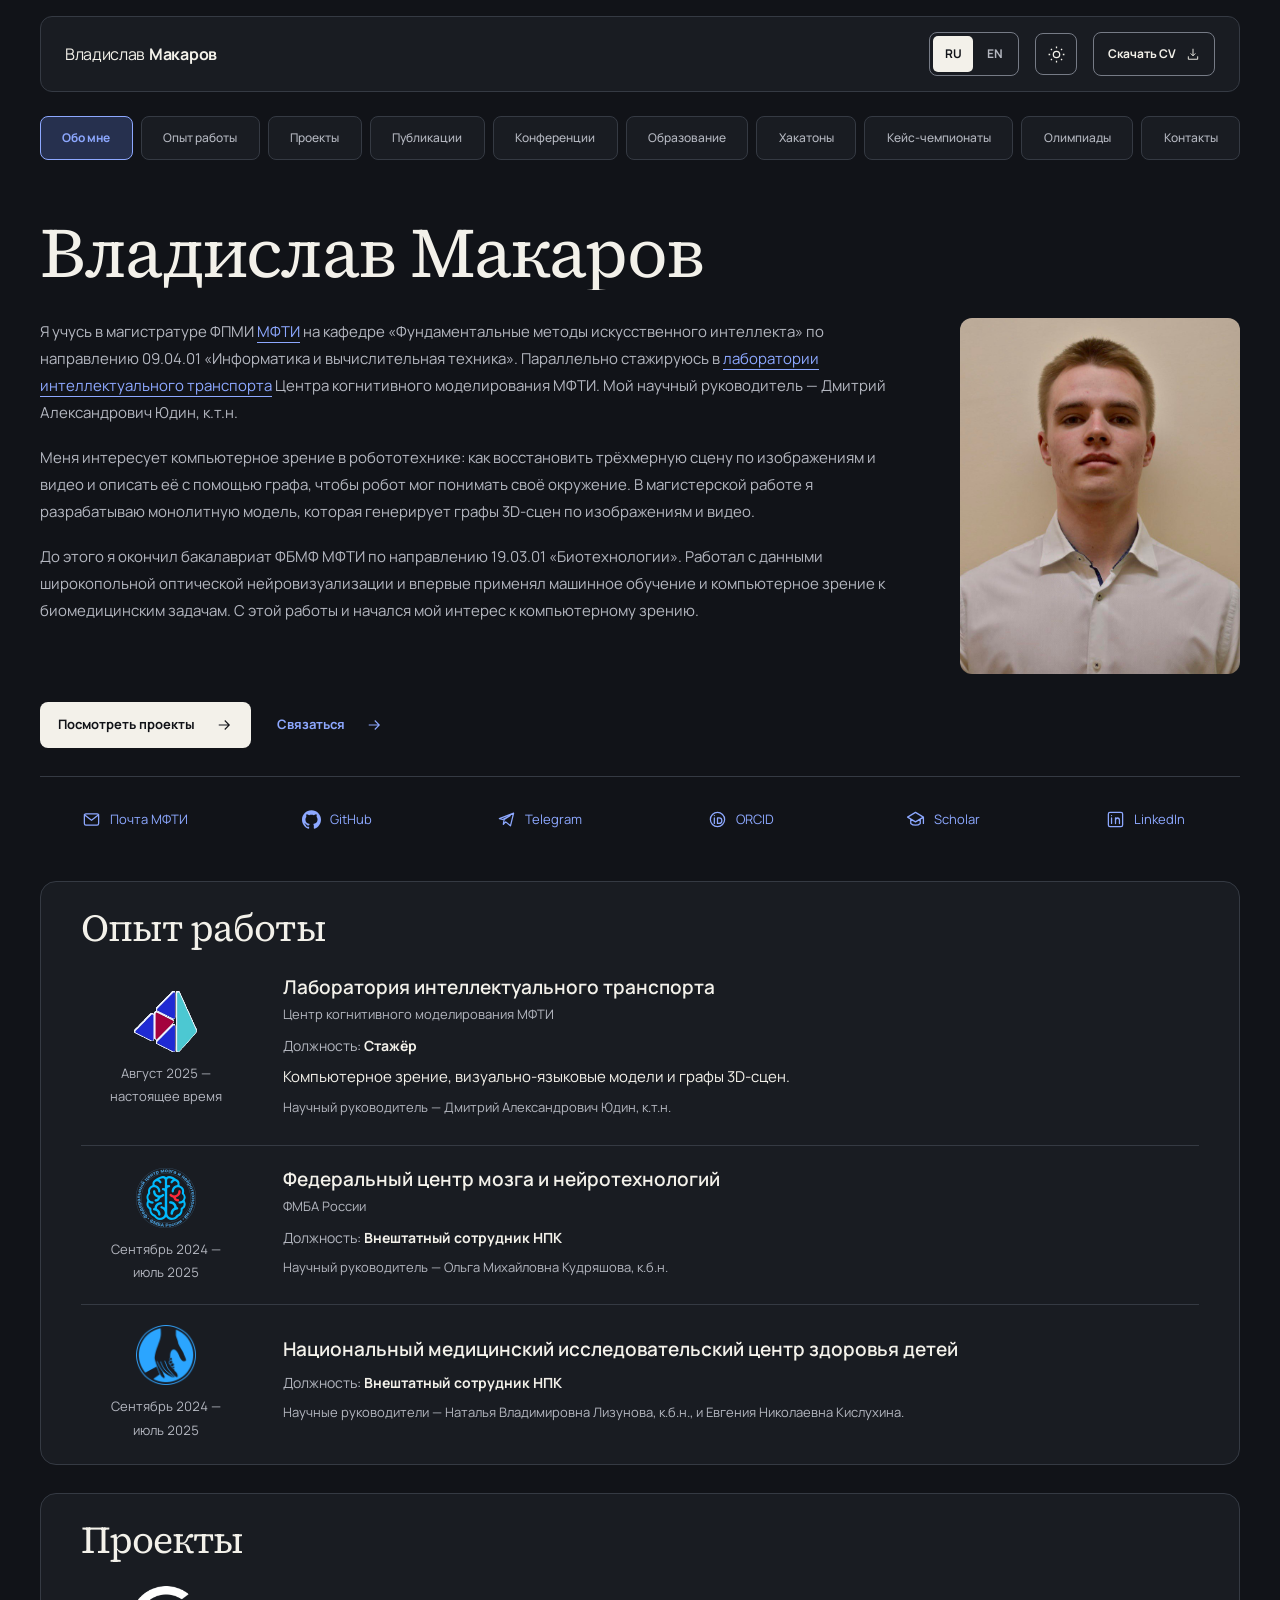
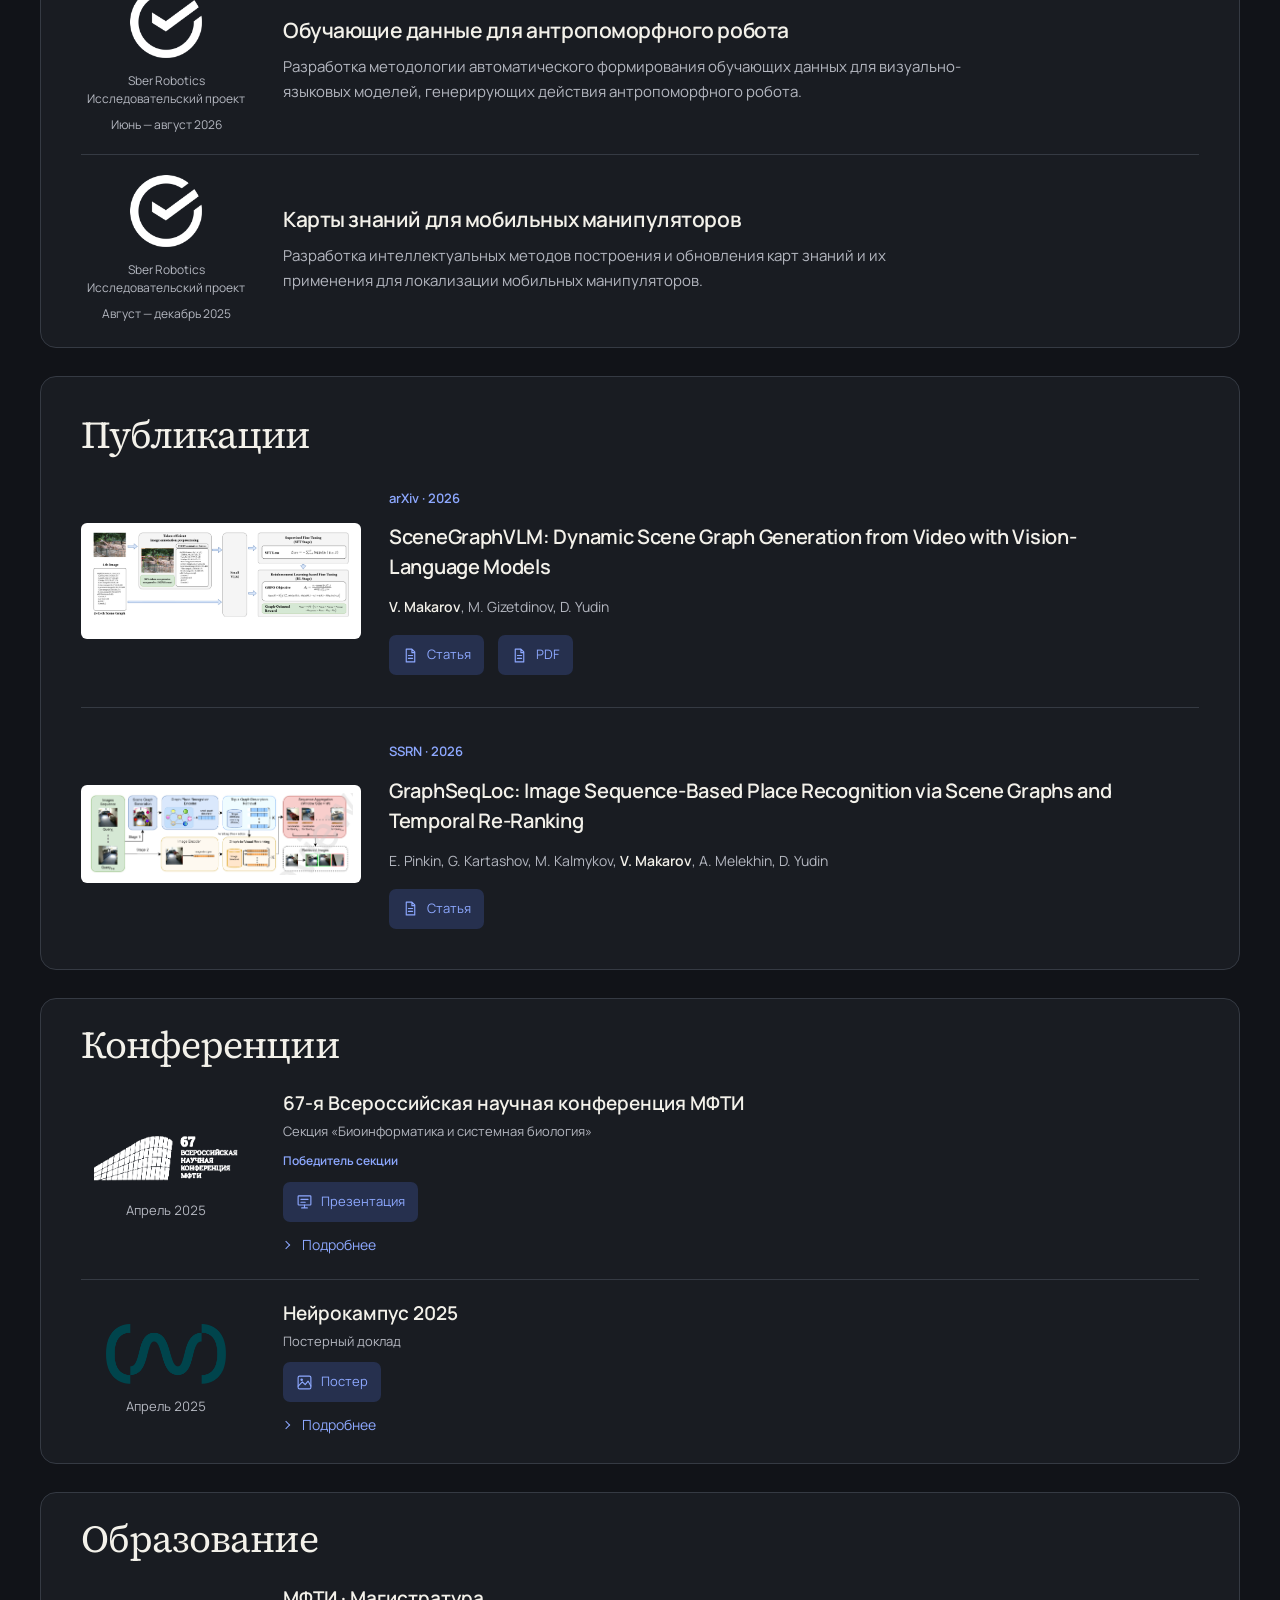
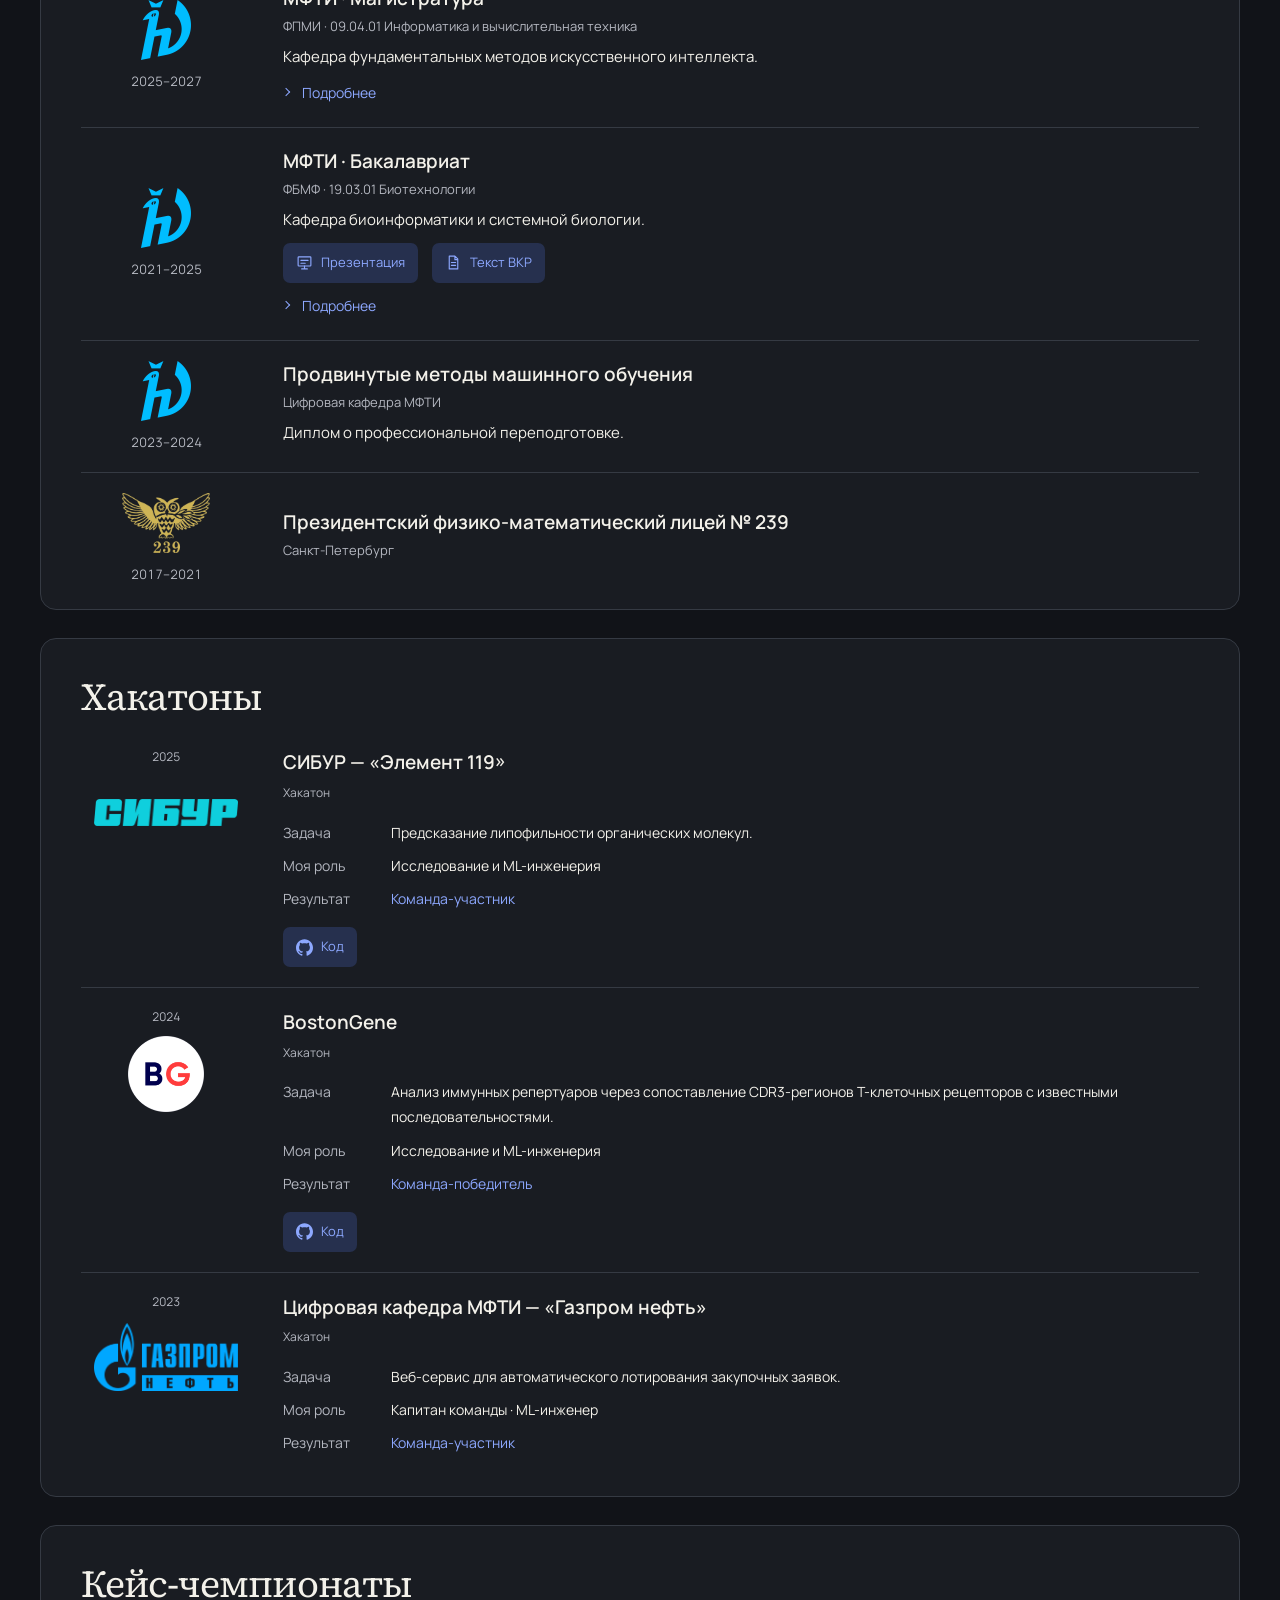
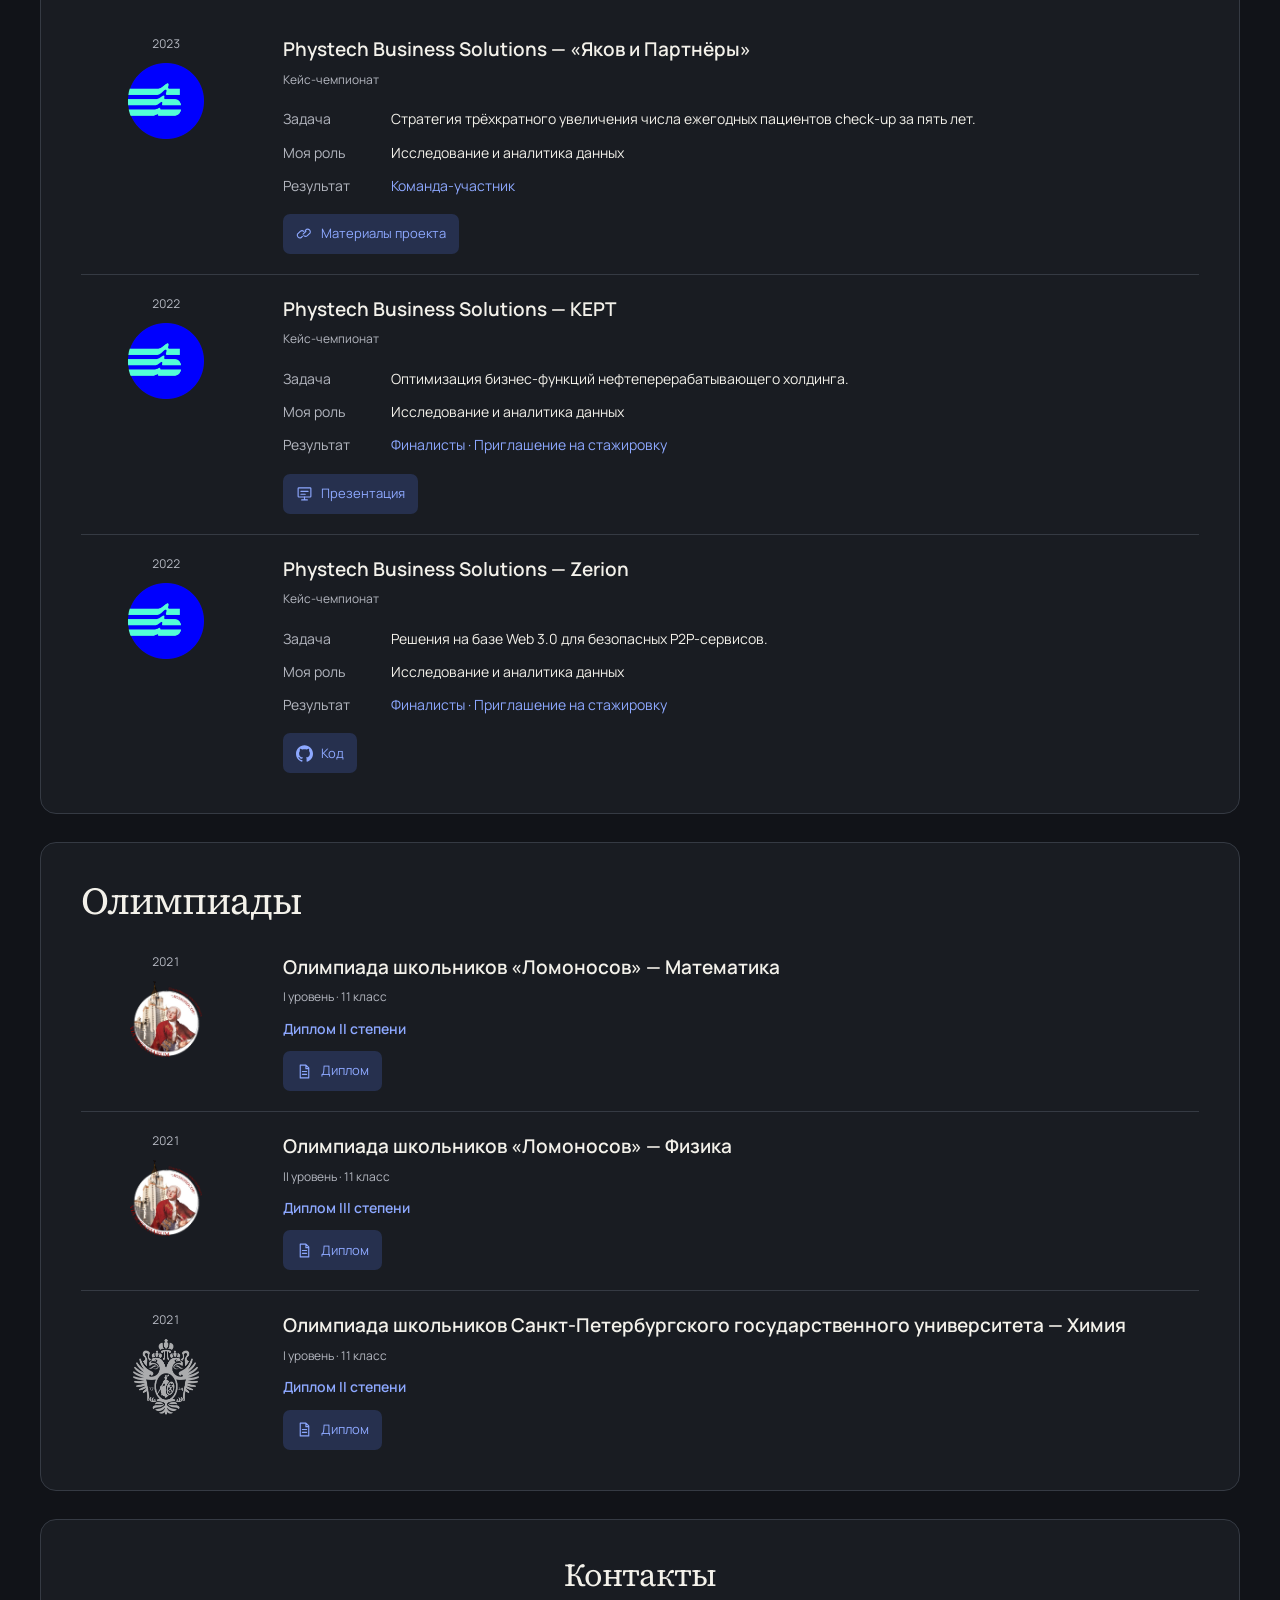
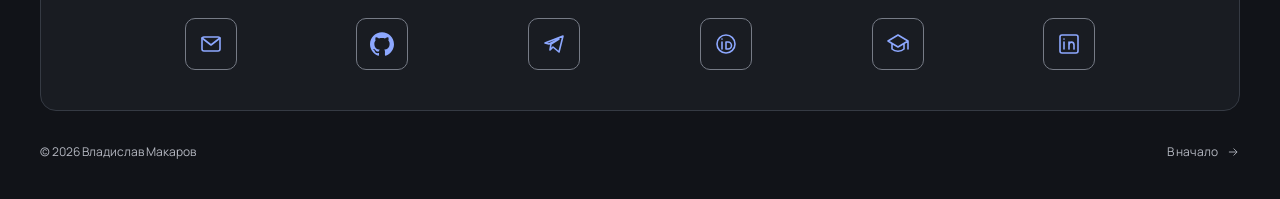
==== index.html @ 301f22c5 "Keep mobile project context words intact" ====
<!doctype html>
<html lang="ru">
<head>
  <meta charset="utf-8">
  <meta name="viewport" content="width=device-width, initial-scale=1">
  <meta name="description" content="Владислав Макаров — магистрант МФТИ. Computer Vision, Vision-Language Models, графы 3D-сцен. Опыт, проекты и резюме.">
  <meta name="color-scheme" content="light dark">
  <title>Makarov Vladislav</title>
  <link rel="icon" href="/sun-tab-20261005.ico?v=4" type="image/x-icon">
  <link rel="shortcut icon" href="/sun-tab-20261005.ico?v=4" type="image/x-icon">
  <link rel="stylesheet" href="assets/fonts/fonts.css">
  <link rel="stylesheet" href="styles.css?v=68651ee74358">
  <script src="content.js?v=fe92967ee3b8" defer></script>
  <script src="app.js?v=2f8e11207104" defer></script>
</head>
<body>
  <a class="skip-link" href="#main">К содержанию / Skip to content</a>
  <div class="reading-progress" aria-hidden="true"><span id="progress"></span></div>
  <header class="site-header">
    <div class="header-inner">
      <a class="wordmark" href="#about" aria-label="В начало / Back to top"><span class="wordmark-first">Владислав </span><strong>Макаров</strong></a>
      <div class="header-controls">
        <div class="language-switch" role="group" aria-label="Язык / Language">
          <button type="button" data-lang="ru" aria-pressed="true">RU</button>
          <button type="button" data-lang="en" aria-pressed="false">EN</button>
        </div>
        <button class="theme-button" type="button" id="theme-toggle" aria-label="Тёмная тема" title="Тёмная тема">
          <svg class="moon" width="19" height="19" viewBox="0 0 24 24" fill="none" stroke="currentColor" stroke-width="1.6" aria-hidden="true"><path d="M20.8 13.1A9 9 0 0 1 10.9 3.2 9 9 0 1 0 20.8 13.1Z"/></svg>
          <svg class="sun" width="19" height="19" viewBox="0 0 24 24" fill="none" stroke="currentColor" stroke-width="1.6" aria-hidden="true"><circle cx="12" cy="12" r="4"/><path d="M12 2v2m0 16v2M2 12h2m16 0h2M4.9 4.9l1.4 1.4m11.4 11.4 1.4 1.4M4.9 19.1l1.4-1.4M17.7 6.3l1.4-1.4"/></svg>
        </button>
        <a class="header-cv" id="header-cv" href="main_rus.pdf?v=28dd6ec97695" download><span id="header-cv-label">Скачать CV</span> <svg width="14" height="14" viewBox="0 0 24 24" fill="none" stroke="currentColor" stroke-width="1.6" aria-hidden="true"><path d="M12 3v12m-4-4 4 4 4-4M4 16v5h16v-5"/></svg></a>
      </div>
    </div>
  </header>
  <div class="page-layout">
    <aside class="sidebar"><nav id="navigation" aria-label="Разделы страницы"></nav><div class="sidebar-note" id="sidebar-note"></div></aside>
    <main id="main" tabindex="-1"></main>
  </div>
  <noscript><p class="no-js">Для интерактивной страницы включите JavaScript. / Enable JavaScript to view the interactive page. <a href="main_rus.pdf?v=28dd6ec97695">CV (RU)</a> · <a href="main_eng.pdf?v=310f836c3753">CV (EN)</a></p></noscript>
</body>
</html>
---- assets/fonts/fonts.css ----
@font-face {
  font-family: 'Manrope';
  font-style: normal;
  font-weight: 400;
  font-display: swap;
  src: url(./font-1.ttf) format('truetype');
}
@font-face {
  font-family: 'Manrope';
  font-style: normal;
  font-weight: 500;
  font-display: swap;
  src: url(./font-2.ttf) format('truetype');
}
@font-face {
  font-family: 'Manrope';
  font-style: normal;
  font-weight: 600;
  font-display: swap;
  src: url(./font-3.ttf) format('truetype');
}
@font-face {
  font-family: 'Manrope';
  font-style: normal;
  font-weight: 700;
  font-display: swap;
  src: url(./font-4.ttf) format('truetype');
}
@font-face {
  font-family: 'Source Serif 4';
  font-style: normal;
  font-weight: 400;
  font-display: swap;
  src: url(./font-5.ttf) format('truetype');
}
@font-face {
  font-family: 'Source Serif 4';
  font-style: normal;
  font-weight: 500;
  font-display: swap;
  src: url(./font-6.ttf) format('truetype');
}
@font-face {
  font-family: 'Source Serif 4';
  font-style: normal;
  font-weight: 600;
  font-display: swap;
  src: url(./font-7.ttf) format('truetype');
}
---- styles.css ----
:root {
  --paper:#f6f4ee;--panel:#fcfbf8;--ink:#17181c;--muted:#5e626b;--accent:#2455d6;
  --accent-soft:#e4eafc;--line:#d8d4ca;--control:#8b8982;
  --serif:'Source Serif 4',Georgia,serif;--sans:Manrope,'Avenir Next',Arial,sans-serif;
  --header:156px;color-scheme:light;
}
:root[data-theme=dark] {
  --paper:#111318;--panel:#191c22;--ink:#f3f1ea;--muted:#b4b7c0;--accent:#8da8ff;
  --accent-soft:#26304e;--line:#353a43;--control:#767b86;color-scheme:dark;
}
*{box-sizing:border-box}
html{scroll-behavior:smooth;scrollbar-color:var(--control) var(--paper)}
body{margin:0;background:var(--paper);color:var(--ink);font:16px/1.8 var(--sans);-webkit-font-smoothing:antialiased;caret-color:var(--accent)}
::selection{background:var(--accent);color:var(--paper)}
a{color:var(--accent);text-underline-offset:5px;text-decoration-thickness:1px}
a:hover{text-decoration:underline}
button{font:inherit;color:inherit;cursor:pointer}
a,button,summary{-webkit-tap-highlight-color:transparent}
a:focus-visible,button:focus-visible,summary:focus-visible{outline:2px solid var(--accent);outline-offset:4px}
svg{flex-shrink:0}
.skip-link{position:fixed;z-index:100;top:8px;left:12px;background:var(--paper);padding:8px 16px;transform:translateY(-180%)}.skip-link:focus{transform:translateY(0)}
.reading-progress{position:fixed;inset:0 0 auto;height:2px;z-index:40}.reading-progress span{display:block;width:0;height:100%;background:var(--accent)}
.site-header{position:sticky;top:16px;z-index:30;width:min(1200px,calc(100% - 64px));margin:16px auto 0;background:var(--panel);border:1px solid var(--line);border-radius:12px}
.header-inner{min-height:76px;padding:12px 24px;display:flex;align-items:center;justify-content:space-between;gap:20px}
.wordmark{font-size:16px;letter-spacing:-.02em;text-decoration:none;color:var(--ink);white-space:nowrap}.wordmark strong{font-weight:700}.wordmark-dot{color:var(--accent)}
.header-controls{display:flex;align-items:center;gap:16px}
.language-switch{display:flex;gap:2px;border:1px solid var(--control);border-radius:8px;padding:3px}
.language-switch button{border:0;border-radius:5px;background:none;min-height:36px;min-width:40px;padding:5px 9px;font-size:12px;font-weight:700;color:var(--muted)}
.language-switch button:hover{background:var(--accent-soft)}.language-switch button[aria-pressed=true]{background:var(--ink);color:var(--paper)}
.theme-button{display:grid;place-items:center;width:42px;height:42px;border:1px solid var(--control);border-radius:8px;background:none;padding:8px}.theme-button:hover{background:var(--accent-soft)}
.sun{display:none}[data-theme=dark] .sun{display:block}[data-theme=dark] .moon{display:none}
.header-cv{display:flex;align-items:center;gap:10px;padding:10px 14px;border:1px solid var(--control);border-radius:8px;font-size:12px;font-weight:700;text-decoration:none;white-space:nowrap;color:var(--ink)}.header-cv:hover{background:var(--accent-soft);text-decoration:none}
.page-layout{max-width:1200px;margin:auto;padding:0 0 0;display:block}
.sidebar{position:sticky;top:109px;z-index:20;background:var(--paper);padding:0 0 0;border-bottom:1px solid var(--line);margin-bottom:64px}
.sidebar nav{display:flex;gap:28px;overflow:auto;scrollbar-width:none}.sidebar nav::-webkit-scrollbar{display:none}
.sidebar nav a{padding:16px 0 14px;font-size:12px;line-height:1.55;font-weight:600;white-space:nowrap;color:var(--muted);text-decoration:none;border-bottom:2px solid transparent}
.sidebar nav a:hover{color:var(--ink)}.sidebar nav a[aria-current=location]{color:var(--accent);border-color:var(--accent)}.sidebar-note{display:none}
main{min-width:0;outline:none;overflow-anchor:none}
.intro{display:grid;grid-template-columns:minmax(0,1fr) 300px;gap:36px 76px;align-items:center;scroll-margin-top:calc(var(--header) + 24px)}
.intro h1{font:400 clamp(60px,6vw,88px)/1.05 var(--serif);letter-spacing:-.035em;margin:0 0 25px;text-wrap:balance}.intro h1 span{display:block}
.role{font-size:15px;line-height:1.8;color:var(--accent);margin:0 0 24px}
.intro-description{font-size:18px;line-height:1.75;max-width:54ch;margin:0;color:var(--muted)}
.portrait{margin:0;align-self:center}.portrait img{display:block;width:100%;height:370px;object-fit:cover;object-position:50% 35%;border-radius:12px}
.intro-actions{display:flex;gap:26px;align-items:center;flex-wrap:wrap;margin-top:32px}
.primary-link,.text-link{display:inline-flex;gap:20px;align-items:center;font-size:13px;font-weight:700;text-decoration:none;min-height:46px}
.primary-link{background:var(--ink);color:var(--paper);padding:11px 18px;border-radius:8px}.primary-link:hover{background:var(--accent);text-decoration:none}.text-link:hover{text-decoration:underline}.primary-link svg,.text-link svg{width:18px;height:18px}
.intro-social{grid-column:1/-1;border-top:1px solid var(--line);padding:24px 0 0;margin-top:8px}
.social-links{display:flex;flex-wrap:wrap;gap:12px 28px;font-size:13px}.social-links a{display:inline-flex;gap:8px;align-items:center;text-decoration:none}.social-links a:hover{text-decoration:underline}.social-links svg{width:14px;height:14px}
.content-section{border-top:1px solid var(--line);padding-top:36px;margin-top:76px;scroll-margin-top:calc(var(--header) + 24px)}
h2{font:400 clamp(34px,3.4vw,46px)/1.2 var(--serif);letter-spacing:-.025em;margin:0 0 32px;text-wrap:balance}
h3{font-size:19px;font-weight:600;line-height:1.5;margin:0 0 10px;text-wrap:pretty}p{margin:0 0 18px}
.about-copy{max-width:78ch}.about-copy p{font-size:16px;line-height:1.85;color:var(--muted)}.about-copy p:last-child{margin-bottom:0}
.inline-topics{display:flex;flex-wrap:wrap;gap:10px 20px;margin-top:28px;color:var(--accent);font-size:12px}.inline-topics span{padding:3px 0;border-bottom:1px solid var(--line)}
.research-project{display:grid;grid-template-columns:220px minmax(0,1fr);column-gap:44px;padding:30px 0;border-top:1px solid var(--line)}.research-project:first-child{border-top:0;padding-top:0}.research-project:last-child{padding-bottom:0}
.project-context{grid-row:1/3;font-size:13px;line-height:1.8;color:var(--muted)}.project-context span{display:block}.project-context span+span{margin-top:12px}
.research-project h3{font:400 29px/1.3 var(--serif);letter-spacing:-.02em;margin:0 0 16px}.research-project p{font-size:15px;color:var(--muted);margin:0;max-width:64ch}
.entry{display:grid;grid-template-columns:220px minmax(0,1fr);gap:44px;padding-bottom:30px;margin-bottom:30px;border-bottom:1px solid var(--line)}.entry:last-child{border:0;padding:0;margin:0}
.entry-time{font-size:13px;line-height:1.8;color:var(--muted);font-variant-numeric:tabular-nums;padding-top:3px}.entry-time span{display:block}.entry h3{font-size:19px}.entry p{font-size:15px;line-height:1.8;margin:10px 0}
.entry p.entry-meta{font-size:13px;color:var(--muted);margin:5px 0 12px}.entry .entry-position{font-size:14px;margin:12px 0 16px}.entry-position span{color:var(--muted)}.entry .entry-supervisors{font-size:13px;color:var(--muted);margin-top:14px}
.entry-title-link{color:var(--ink);text-decoration:none}.entry-title-link:hover{color:var(--accent)}
.publication{display:grid;grid-template-columns:280px minmax(0,1fr);gap:40px;align-items:start;padding:0 0 36px;margin:0 0 36px;border-bottom:1px solid var(--line)}
.publication h3{font:400 28px/1.35 var(--serif);letter-spacing:-.015em;margin-bottom:12px;max-width:63ch}.publication-meta{font-size:12px;color:var(--accent);margin-bottom:12px}.authors{font-size:13px;color:var(--muted);margin:0 0 12px}.authors strong{color:var(--ink);font-weight:600}
.paper-visual{margin:0;background:var(--panel);border-radius:12px;overflow:hidden;color:var(--accent)}.paper-visual svg{display:block;width:100%;height:auto}.paper-visual figcaption{font-size:11px;color:var(--muted);padding:0 16px 14px;text-align:center}
.diagram-nodes circle{fill:var(--accent-soft);stroke:var(--accent);stroke-width:1.5}.diagram-labels{fill:var(--ink);font:600 14px var(--sans);text-anchor:middle}.diagram-small{fill:var(--muted);font:12px var(--sans);text-anchor:middle}.diagram-edges{stroke-dasharray:4 4}
.publication:hover .diagram-edges,.publication:focus-within .diagram-edges{animation:graph-flow 3s linear infinite}@keyframes graph-flow{to{stroke-dashoffset:-32}}
.resource-links{display:flex;flex-wrap:wrap;gap:10px 14px;font-size:12px;margin-top:16px}.resource-links a{display:inline-flex;gap:12px;align-items:center;text-decoration:none;border:1px solid var(--control);border-radius:6px;padding:5px 12px;min-height:36px;color:var(--ink)}.resource-links a:hover{background:var(--accent-soft);border-color:var(--accent)}.resource-links svg{width:14px;height:14px}
.subheading{font:400 30px/1.3 var(--serif);letter-spacing:-.02em;margin:48px 0 30px}.result{display:block;color:var(--accent);font-size:12px;font-weight:600;margin-top:10px}
details{font-size:14px;margin-top:16px}summary{display:flex;align-items:center;gap:10px;list-style:none;width:fit-content;cursor:pointer;color:var(--accent);padding:5px 0}summary::-webkit-details-marker{display:none}
summary:before{content:'';height:5px;width:5px;border-right:1px solid currentColor;border-bottom:1px solid currentColor;transform:rotate(-45deg);margin-right:3px;transition:transform .2s ease}details[open]>summary:before{transform:rotate(45deg)}
.detail-body{padding-top:12px;color:var(--muted);max-width:70ch}.detail-body p{font-size:14px}.detail-body ul{margin:0;padding-left:18px}.detail-body li+li{margin-top:16px}
.compact-list{list-style:none;padding:0;margin:0}.compact-list li{display:grid;grid-template-columns:76px minmax(0,1fr);gap:28px;border-bottom:1px solid var(--line);padding:26px 0}.compact-list li:first-child{padding-top:0}.compact-list li:last-child{border:0;padding-bottom:0}
.compact-list time{font-size:13px;color:var(--muted);font-variant-numeric:tabular-nums}.compact-list h3{font-size:18px}.compact-list p{font-size:14px;color:var(--muted);margin:0;max-width:70ch}.more-list{margin-top:32px}
.skills{display:grid;grid-template-columns:220px minmax(0,1fr);gap:18px 44px;font-size:14px;margin:0}.skills dt{font-weight:600}.skills dd{margin:0;color:var(--muted)}
.reference-list{display:grid;grid-template-columns:1fr 1fr;gap:24px 32px;margin-top:8px}.reference-list strong{font-weight:600;color:var(--ink)}.reference-list p{font-size:13px;margin:5px 0 0}
.contact-section{background:var(--panel);border:1px solid var(--line);border-radius:12px;margin-top:76px;padding:36px 40px 40px}.contact-section h2{margin-bottom:16px}.contact-section>p{font-size:15px;color:var(--muted);max-width:60ch}
.email-list{display:grid;grid-template-columns:1fr 1fr;gap:24px;margin:30px 0}.email-list>div{display:grid;gap:6px}.email-list span{font-size:12px;color:var(--muted)}.email-list a{font:400 clamp(22px,2.4vw,29px)/1.3 var(--serif);letter-spacing:-.02em;text-decoration:none;overflow-wrap:anywhere}.email-list a:hover{text-decoration:underline}
.footer{display:flex;align-items:center;justify-content:space-between;gap:20px;padding:30px 0 36px;font-size:12px;color:var(--muted)}.footer a{display:inline-flex;gap:8px;align-items:center;color:var(--muted);text-decoration:none}.footer svg{width:14px;height:14px}
.reveal-pending{opacity:0;transform:translateY(var(--reveal-offset,32px))}.reveal-visible{animation:section-enter .9s cubic-bezier(.16,1,.3,1) var(--reveal-delay,0ms) both}@keyframes section-enter{from{opacity:0;transform:translateY(var(--reveal-offset,32px));clip-path:inset(0 0 4% 0)}to{opacity:1;transform:translateY(0);clip-path:inset(0)}}
.no-js{max-width:700px;margin:50px auto;padding:20px}
@media(max-width:1264px){.page-layout{margin:0 32px}.intro{gap:36px 52px}.intro h1{font-size:76px}.sidebar nav{gap:24px}}
@media(max-width:1000px){.intro{grid-template-columns:minmax(0,1fr) 250px;gap:32px}.portrait img{height:310px}.intro h1{font-size:66px}.intro-description{font-size:16px}.entry,.research-project,.skills{grid-template-columns:180px minmax(0,1fr);gap:30px}.publication{grid-template-columns:230px minmax(0,1fr);gap:30px}.publication h3{font-size:25px}.sidebar nav{gap:22px}}
@media(max-width:760px){:root{--header:140px}.site-header{top:10px;width:calc(100% - 40px);margin-top:10px}.header-inner{min-height:66px;padding:10px 16px;gap:12px}.wordmark{font-size:14px}.header-controls{gap:8px}.header-cv{font-size:11px;padding:8px 10px;gap:7px}.language-switch button{font-size:11px;min-width:32px}.theme-button{height:38px;width:38px}.page-layout{margin:0 24px}.sidebar{top:91px;margin-bottom:42px}.sidebar nav{gap:24px}.sidebar nav a{font-size:11px;padding:14px 0}.intro{grid-template-columns:minmax(0,1fr) 210px;gap:28px}.intro h1{font-size:56px}.portrait img{height:260px}.role{font-size:13px}.intro-description{font-size:16px}.content-section{margin-top:56px;padding-top:30px}h2{font-size:36px}.entry,.research-project,.skills{grid-template-columns:145px minmax(0,1fr);gap:24px}.publication{grid-template-columns:200px minmax(0,1fr);gap:26px}.publication h3{font-size:23px}.email-list{grid-template-columns:1fr}.contact-section{padding:30px}}
@media(max-width:580px){.site-header{width:calc(100% - 24px)}.header-inner{padding:8px 12px}.wordmark{font-size:12px}.header-controls{gap:6px}.language-switch{padding:2px}.language-switch button{font-size:11px;min-width:28px;padding:4px;min-height:34px}.theme-button{width:34px;height:38px;padding:6px}.header-cv{padding:8px;font-size:11px;gap:6px}.header-cv svg{width:12px}.page-layout{margin:0 20px}.sidebar{top:87px;margin-bottom:34px}.sidebar nav{gap:22px}.intro{grid-template-columns:minmax(0,1fr) 136px;gap:24px 18px;align-items:start}.intro-copy{display:contents}.intro h1{grid-column:1/-1;font-size:clamp(45px,11.5vw,66px);margin:0 0 6px}.role{grid-column:1;grid-row:2;font-size:12px;line-height:1.85;margin:4px 0 0}.portrait{grid-column:2;grid-row:2;align-self:start}.portrait img{height:168px;border-radius:8px}.intro-description{grid-column:1/-1;font-size:15px;max-width:none}.intro-actions{grid-column:1/-1;margin-top:0;gap:22px}.primary-link,.text-link{font-size:12px;gap:14px}.intro-social{margin-top:0;padding-top:20px}.social-links{font-size:12px;gap:12px 22px}.about-copy p{font-size:15px;line-height:1.85}.inline-topics{font-size:11px;gap:9px 16px}h2{font-size:33px}.entry{display:block;padding-bottom:26px;margin-bottom:26px}.entry-time{display:flex;flex-wrap:wrap;gap:5px;margin-bottom:12px;font-size:12px}.entry h3{font-size:17px}.entry p{font-size:14px}.research-project{display:block;padding:26px 0}.project-context{display:flex;flex-wrap:wrap;gap:6px 18px;margin-bottom:12px;font-size:12px}.project-context span+span{margin-top:0}.research-project h3{font-size:26px}.research-project p{font-size:14px}.publication{display:block}.paper-visual{margin-bottom:22px;max-width:320px}.paper-visual svg{max-height:200px}.publication h3{font-size:24px}.resource-links{font-size:11px;gap:9px 12px}.compact-list li{grid-template-columns:38px minmax(0,1fr);gap:16px}.compact-list h3{font-size:17px}.skills{grid-template-columns:1fr;gap:4px}.skills dd{margin-bottom:16px}.reference-list{grid-template-columns:1fr}.contact-section{padding:28px 22px}.email-list a{font-size:25px}.footer{font-size:11px}}
@media(max-width:360px){.wordmark-first{display:none}.wordmark{font-size:11px}.header-inner{padding:8px}.header-controls{gap:4px}.header-cv{padding:8px 5px}.language-switch button{min-width:26px}.theme-button{width:30px}.intro{grid-template-columns:minmax(0,1fr) 122px}.portrait img{height:152px}.intro h1{font-size:42px}.intro-actions{gap:16px}.primary-link{padding:11px 14px}.email-list a{font-size:22px}}
@media(prefers-reduced-motion:reduce){html{scroll-behavior:auto}*,*:before,*:after{animation:none!important;transition:none!important}.reveal-pending{opacity:1;transform:none}}
@media print{:root,:root[data-theme=dark]{--paper:#ffffff;--panel:#ffffff;--ink:#17181c;--muted:#454952;--accent:#2455d6;--accent-soft:#e4eafc;--line:#d8d4ca;--control:#626670;color-scheme:light}.site-header,.sidebar,.reading-progress,.intro-actions,.skip-link{display:none}.page-layout{display:block;padding:0;margin:0;max-width:none}body{background:white;color:black;font-size:11pt}.intro{grid-template-columns:1fr 130px}.portrait img{height:160px}.content-section{margin-top:24px;padding-top:16px}h2{font-size:24pt}.contact-section{background:none;padding:0;border:0}a{color:inherit}.reveal-pending,.reveal-visible{opacity:1;transform:none;animation:none}.paper-visual{background:white;color:black}.publication{grid-template-columns:160px 1fr}.publication-copy{break-inside:avoid}}
/* Author-requested thematic panels and compact identity. */
.sidebar{background:var(--panel);border:1px solid var(--line);border-radius:12px;margin:24px 0 36px;padding:0 22px;top:109px}
.sidebar nav{justify-content:space-between;gap:20px}
.intro{grid-template-columns:minmax(0,1fr) 280px;gap:32px 56px;padding:20px 0 12px}
.intro-copy{display:contents}
.intro h1{grid-column:1/-1;white-space:nowrap;font-size:clamp(36px,5.5vw,76px);margin:0;letter-spacing:-.025em;text-wrap:nowrap}
.intro-description{grid-column:1;grid-row:2;align-self:center;max-width:58ch;font-size:19px}
.intro-actions{grid-column:1;grid-row:3;align-self:start;margin:0}
.portrait{grid-column:2;grid-row:2/4}.portrait img{height:338px}
.intro-social{padding-top:22px;margin-top:8px}
.content-section{padding:36px 40px 40px;margin-top:28px;border:1px solid var(--line);border-radius:16px;background:var(--panel)}
.content-section h2{font-size:38px;margin-bottom:28px}
.about-copy{max-width:none}.about-copy p{font-size:16px;line-height:1.85}
.resource-icon{width:19px;height:19px}.social-links a{gap:9px;min-height:42px}.social-links svg{width:19px;height:19px}
.resource-links a{background:var(--accent-soft);color:var(--accent);border:0;min-height:40px;font-size:13px;gap:8px;padding:7px 13px;border-radius:7px}.resource-links a:hover{background:var(--accent);color:var(--paper)}.resource-links svg{width:17px;height:17px}
.org-heading{display:flex;gap:20px;align-items:center;margin-bottom:18px}.org-heading h3{margin-bottom:5px}.org-heading .entry-meta{margin:0}
.org-logo{width:72px;height:64px;flex:0 0 72px;display:flex;align-items:center;justify-content:center;padding:7px;background:#fff;border-radius:8px}
.org-logo img{display:block;max-width:100%;max-height:100%;object-fit:contain}.project-context .org-logo{margin-bottom:18px;width:88px}
.research-project,.entry{grid-template-columns:170px minmax(0,1fr);gap:32px}.research-project h3{font:600 21px/1.5 var(--sans)}
.publication{display:flex;flex-direction:column;gap:24px;margin-bottom:32px;padding-bottom:32px}.publication:last-child{margin-bottom:0;padding-bottom:0;border-bottom:0}
.publication-copy{order:-1;width:100%}.publication h3{font:600 23px/1.45 var(--sans);max-width:none}.publication-meta{font-size:13px;font-weight:600}.authors{font-size:14px}
.paper-visual{width:100%;background:#fff;border-radius:8px;max-width:none}.paper-visual img{display:block;width:100%;height:auto;max-height:380px;object-fit:contain;padding:16px}.paper-visual figcaption{font-size:11px;color:#5e626b;padding-bottom:12px}
.competition{display:grid;grid-template-columns:88px 1fr;gap:28px;padding:28px 0;border-bottom:1px solid var(--line)}.competition:first-child{padding-top:0}.competition:last-child{padding-bottom:0;border:0}.competition time{color:var(--accent);font-size:16px;font-weight:600;font-variant-numeric:tabular-nums}.competition-kind{font-size:12px;color:var(--muted);margin:0 0 16px}.competition h3{margin-bottom:5px}.competition dl{margin:0;display:grid;gap:8px}.competition dl>div{display:grid;grid-template-columns:92px 1fr;gap:16px;font-size:14px}.competition dt{color:var(--muted)}.competition dd{margin:0}.competition dl>div:last-child dd{color:var(--accent)}
.contact-section{display:flex;align-items:center;justify-content:space-between;gap:28px}.contact-section h2{margin:0;font-size:32px}.contact-icons{gap:12px}.contact-icons a{width:52px;height:52px;justify-content:center;border:1px solid var(--control);border-radius:10px}.contact-icons a:hover{color:var(--paper);background:var(--accent);text-decoration:none}.contact-icons svg{width:24px;height:24px}.contact-icons span{position:absolute;width:1px;height:1px;overflow:hidden;clip-path:inset(50%)}
@media(max-width:1000px){.intro h1{font-size:clamp(30px,5.5vw,60px)}.intro{grid-template-columns:1fr 240px;gap:28px}.portrait img{height:294px}.content-section{padding:30px}.sidebar nav{gap:22px;justify-content:start}.intro-description{font-size:17px}}
@media(max-width:760px){.sidebar{top:91px;padding:0 16px;margin-top:18px}.intro{grid-template-columns:1fr 180px;gap:24px}.intro h1{font-size:clamp(24px,5.65vw,46px)}.portrait img{height:230px}.content-section{padding:28px 24px}.content-section h2{font-size:32px}.entry,.research-project{grid-template-columns:125px 1fr;gap:24px}.contact-section{display:block}.contact-section h2{margin-bottom:22px}.contact-icons{gap:12px}}
@media(max-width:580px){.sidebar{top:87px;margin-bottom:24px}.intro{grid-template-columns:1fr 130px;gap:20px 18px}.intro h1{font-size:clamp(23px,6.1vw,35px);margin:0}.intro-description{font-size:14px;grid-column:1;grid-row:2;line-height:1.75}.portrait{grid-column:2;grid-row:2}.portrait img{height:166px}.intro-actions{grid-column:1/-1;grid-row:3}.intro-social{grid-row:4;grid-column:1/-1}.social-links{gap:8px 20px}.content-section{padding:24px 20px;margin-top:20px}.about-copy p{font-size:14px;line-height:1.85}.content-section h2{font-size:29px;margin-bottom:24px}.entry,.research-project{display:block}.org-heading{gap:14px;align-items:start}.org-logo{width:54px;height:52px;flex-basis:54px;padding:5px}.org-heading h3{font-size:16px}.project-context{display:grid;grid-template-columns:64px 1fr;gap:4px 14px}.project-context .org-logo{grid-row:1/3;width:54px;margin:0}.research-project h3{font-size:18px}.publication h3{font-size:19px}.paper-visual img{padding:8px;max-height:none}.competition{grid-template-columns:1fr;gap:6px;padding:24px 0}.competition time{font-size:13px}.competition h3{font-size:17px}.competition dl>div{grid-template-columns:74px 1fr;gap:10px;font-size:13px}.contact-icons a{width:46px;height:46px}.contact-icons{gap:10px}.contact-section h2{margin-bottom:18px}}
@media(max-width:360px){.intro{grid-template-columns:1fr 110px;gap:18px 14px}.intro h1{font-size:23px}.intro-description{font-size:13px}.portrait img{height:145px}.content-section{padding:22px 16px}.contact-icons{gap:8px}.contact-icons a{width:42px;height:44px}}
@media print{.content-section{padding:18px;border-radius:0;background:white}.intro h1{font-size:36pt;grid-column:1/-1}.intro-description{font-size:11pt}.contact-icons a{color:black}.paper-visual img{max-height:220px}}
.research-project{grid-template-rows:auto 1fr;row-gap:16px;align-items:start}.research-project h3{margin-bottom:0}
.research-project:first-of-type{border-top:0;padding-top:0}.competition:first-of-type{padding-top:0}
.site-header:before,.sidebar:before{content:'';position:absolute;left:-1px;right:-1px;top:-17px;height:16px;background:var(--paper);pointer-events:none}
@media(max-width:580px){.research-project h3{margin-bottom:12px}}
@media print{.portrait img{height:160px}}
/* Final author-directed refinement: segmented legend, compact papers, disclosures. */
.sidebar{padding:0;background:transparent;border:0;position:relative;top:auto}
.sidebar:before{display:none}
.sidebar nav{display:flex;flex-wrap:wrap;overflow:visible;gap:8px;justify-content:flex-start;padding:0;border:0}
.sidebar nav a{display:flex;align-items:center;justify-content:center;min-height:44px;padding:11px 16px;background:var(--panel);border:1px solid var(--line);border-radius:8px;white-space:nowrap;font-size:12px;font-weight:500;text-decoration:none}
.sidebar nav a:hover{border-color:var(--accent);color:var(--accent)}
.sidebar nav a[aria-current]{background:var(--accent-soft);color:var(--accent);border-color:var(--accent);font-weight:800}
:root{--header:104px}
.publication{display:grid;grid-template-columns:280px minmax(0,1fr);gap:28px;align-items:center}
.publication-copy{order:0;min-width:0}.publication h3{font-size:20px;line-height:1.5}
.paper-visual{margin:0;align-self:center;border-radius:6px;overflow:hidden}
.paper-visual img{padding:8px;width:100%;height:auto;max-height:180px;object-fit:contain}
.org-logo{margin-inline:auto}.org-logo img{margin:auto}
.project-context{text-align:center;align-items:center}.project-context .org-logo{margin:0 auto 16px}
.conference-entry .entry-time{display:flex;flex-direction:column;align-items:center;gap:5px;text-align:center}
.conference-entry .entry-time .org-logo{width:88px;height:70px;flex-basis:70px;margin-bottom:12px}
.contact-section{display:flex;flex-direction:column;text-align:center;justify-content:center;gap:24px}
.contact-section h2{margin:0}.contact-icons{justify-content:center}
.section-disclosure{margin:0}.section-disclosure>summary{width:100%;padding:0;gap:14px;color:var(--ink)}
.section-disclosure>summary:before{width:8px;height:8px;flex:0 0 8px;border-width:2px;margin-right:4px}
.section-disclosure>summary h2{margin:0}.disclosure-count{margin-left:auto;font-size:14px;font-weight:600;color:var(--muted)}
.competition-body{padding-top:32px}
@media(max-width:1000px){.publication{grid-template-columns:220px minmax(0,1fr);gap:24px}.sidebar nav{gap:8px}}
@media(max-width:760px){.publication{grid-template-columns:180px minmax(0,1fr);gap:20px}.publication h3{font-size:18px}.sidebar nav a{font-size:11px;padding:10px 12px}.wordmark{display:flex;align-items:center;gap:4px}.wordmark-first{display:none}.conference-entry .entry-time{margin-bottom:20px}}
@media(max-width:580px){.publication{display:flex;flex-direction:column;align-items:stretch;gap:18px}.paper-visual{width:100%;max-width:280px;align-self:flex-start}.paper-visual img{max-height:130px}.project-context{grid-template-columns:1fr;text-align:center;justify-items:center}.project-context .org-logo{grid-row:auto;margin-bottom:8px}.research-project h3{margin-top:18px}.conference-entry .entry-time{flex-direction:column}.contact-icons{max-width:220px;gap:12px}.competition-body{padding-top:24px}.sidebar nav a{flex:1 0 auto}.sidebar nav{gap:7px}.section-disclosure>summary h2{font-size:27px}}
@media print{.publication{display:grid;grid-template-columns:180px 1fr}.section-disclosure:not([open])>.competition-body{display:block}.sidebar{display:none}}
@media(min-width:761px){.sidebar{position:sticky;top:109px;z-index:20}.sidebar:before{display:block;top:-16px;height:calc(100% + 32px);z-index:-1;background:var(--paper)}}
@media(max-width:580px){.contact-icons{display:grid;grid-template-columns:repeat(3,46px);gap:12px;max-width:none;justify-content:center}}
@media(max-width:360px){.contact-icons{grid-template-columns:repeat(3,42px)}}
/* Unified profile and organization columns, 5 October. */
.sidebar nav a{flex:1 1 auto}
.intro-social .social-links{width:100%;display:grid;grid-template-columns:repeat(6,minmax(0,1fr));gap:12px}
.intro-social .social-links a{justify-content:center}
.wordmark{display:flex;gap:4px;align-items:center}
.hero-about{grid-column:1;grid-row:2;align-self:start}
.hero-about p{font-size:15px;line-height:1.8;margin:0 0 18px}
.hero-about p:last-child{margin-bottom:0}
.intro{grid-template-columns:minmax(0,1fr) 280px;column-gap:48px;row-gap:28px}
.intro .portrait{grid-column:2;grid-row:2;align-self:center}
.intro .portrait img{height:356px}
.intro .intro-actions{grid-column:1;grid-row:3}
.intro .intro-social{grid-column:1/-1;grid-row:4;margin:0}
.entry{display:grid;grid-template-columns:170px minmax(0,1fr);gap:32px;align-items:start}
.entry-time{display:flex;flex-direction:column;gap:4px;align-items:center;text-align:center}
.entry-time .org-logo,.conference-entry .entry-time .org-logo{width:144px;height:74px;flex:0 0 74px;margin:0 0 16px;padding:0}
.org-heading{display:block;margin-bottom:18px}.org-heading>div{min-width:0}
.org-logo{background:transparent;border:0;border-radius:0;padding:0;margin:0;display:flex;align-items:center;justify-content:center}
.org-logo img{max-width:100%;max-height:100%;object-fit:contain;margin:0}
.org-logo .logo-dark{display:none}
[data-theme=dark] .org-logo .logo-light{display:none}
[data-theme=dark] .org-logo .logo-dark{display:block}
[data-theme=dark] .logo-sber img,[data-theme=dark] .logo-lyceum239 img,[data-theme=dark] .logo-ccm img{filter:brightness(0) invert(1)}
[data-theme=dark] .logo-fcmn img,[data-theme=dark] .logo-nczd img{filter:brightness(1.65)}
[data-theme=light] .logo-neurocampus-official img{filter:brightness(.4)}
.project-context .org-logo{width:120px;height:72px;margin:0 auto 16px}
.contact-icons{width:100%;display:flex;justify-content:space-evenly;gap:16px;max-width:none}
@media(max-width:1000px){.intro{grid-template-columns:minmax(0,1fr) 230px;column-gap:32px}.intro .portrait img{height:294px}.hero-about p{font-size:14px}}
@media(max-width:760px){.intro{grid-template-columns:minmax(0,1fr) 190px;column-gap:24px}.intro .portrait img{height:240px}.intro-social .social-links{grid-template-columns:repeat(3,minmax(0,1fr))}.entry{grid-template-columns:125px minmax(0,1fr);gap:24px}.entry-time .org-logo,.conference-entry .entry-time .org-logo{width:112px;height:64px;flex-basis:64px}}
@media(max-width:580px){.intro{grid-template-columns:1fr;gap:24px}.intro h1{grid-column:1;grid-row:1}.intro .portrait{grid-column:1;grid-row:2;justify-self:center;width:180px}.intro .portrait img{height:225px}.hero-about{grid-column:1;grid-row:3}.intro .intro-actions{grid-column:1;grid-row:4}.intro .intro-social{grid-column:1;grid-row:5}.hero-about p{font-size:14px;line-height:1.85}.entry{grid-template-columns:88px minmax(0,1fr);gap:18px}.entry-time{font-size:11px;line-height:1.6}.entry-time .org-logo,.conference-entry .entry-time .org-logo{width:84px;height:58px;flex-basis:58px}.entry h3{font-size:16px}.entry p{font-size:13px}.contact-icons{display:grid;grid-template-columns:repeat(3,46px);justify-content:center;gap:16px}.wordmark-first{display:none}}
@media(max-width:360px){.entry{grid-template-columns:1fr;gap:18px}.entry-time{align-items:center}.intro-social .social-links{grid-template-columns:repeat(2,minmax(0,1fr))}}
[data-theme=dark] .logo-mipt-supplied img{filter:brightness(1.8)}
[data-theme=light] .logo-neurocampus-supplied img{filter:brightness(.5)}
.logo-mipt-supplied img{transform:scale(1.4)}
[data-theme=dark] .logo-ccm-supplied img{filter:drop-shadow(.6px 0 0 #eef2ff) drop-shadow(-.6px 0 0 #eef2ff) drop-shadow(0 .6px 0 #eef2ff) drop-shadow(0 -.6px 0 #eef2ff)}
[data-theme=dark] .logo-fcmn-supplied img{filter:brightness(1.15)}
.logo-mipt-supplied img{transform:none}
[data-theme=dark] .logo-lyceum239-supplied img{filter:brightness(1.3)}
[data-theme=light] .logo-lyceum239-supplied img{filter:brightness(.65)}
/* Keep logo containers centered despite the generic date/context span rules. */
.entry-time .org-logo,.project-context .org-logo{display:flex;align-items:center;justify-content:center}
.org-logo img{display:block;width:100%;height:100%;object-fit:contain;object-position:center}
.entry-copy{min-width:0;max-width:68ch}
.entry-copy h3,.entry-copy p,.entry-copy .detail-body{max-width:100%}
.entry-time{justify-self:center;width:100%;max-width:170px}
[data-theme=dark] .logo-mipt-conference67 img{filter:brightness(0) invert(1)}
/* Compact rows: center each text block against its logo and date. */
:is(#projects,#talks,#experience,#education){padding-block:24px}
:is(#projects,#talks,#experience,#education)>h2{margin-bottom:22px}
.research-project{grid-template-rows:auto;align-items:center;row-gap:0;padding-block:20px}
.project-context{grid-row:auto;display:flex;flex-direction:column;gap:4px;font-size:12px;line-height:1.5}
.project-context span+span{margin-top:4px}
.project-context .org-logo{width:108px;height:60px;margin:0 auto 6px}
.project-copy{min-width:0;max-width:68ch;align-self:center}
.project-copy h3{margin:0 0 10px;line-height:1.4}
.project-copy p{max-width:none;line-height:1.65}
.entry{align-items:center;padding-bottom:20px;margin-bottom:20px}
.entry-time{align-self:center;padding:0;line-height:1.5}
.entry-time .org-logo,.conference-entry .entry-time .org-logo{height:60px;flex-basis:60px;margin-bottom:8px}
.entry-copy{align-self:center}
.entry .org-heading{margin-bottom:8px}
.entry .org-heading h3{line-height:1.4;margin-bottom:4px}
.entry p{line-height:1.65;margin:6px 0}
.entry p.entry-meta{margin:0}
.entry .entry-position{margin:6px 0 8px}
.entry .entry-supervisors{margin-top:8px}
.entry .result{margin-top:6px}
.entry .resource-links{margin-top:10px}
.entry details{margin-top:8px}
.entry summary{padding-block:2px}
@media(max-width:760px){.conference-entry .entry-time{margin-bottom:0}}
@media(max-width:580px){
 :is(#projects,#talks,#experience,#education){padding-block:20px}
 .research-project{display:grid;grid-template-columns:88px minmax(0,1fr);gap:18px}
 .project-context{font-size:11px;margin-bottom:0}
 .project-context .org-logo{width:84px;height:52px}
 .project-copy h3{font-size:16px;margin-top:0}
 .project-copy p{font-size:13px}
 .entry-time .org-logo,.conference-entry .entry-time .org-logo{height:52px;flex-basis:52px}
}
@media(max-width:360px){.research-project{grid-template-columns:1fr;gap:14px}}
@media(max-width:580px){
 .intro h1{width:100%;justify-self:center;text-align:center;font-size:clamp(23px,6.1vw,35px)}
}
@media(max-width:760px){.site-header{width:calc(100% - 48px)}}
@media(max-width:580px){.site-header{width:calc(100% - 40px)}}
.olympiad{padding-block:20px;align-items:start}
.olympiad .competition-kind{margin-bottom:8px}
.olympiad .olympiad-result{margin:0;color:var(--accent);font-size:14px;font-weight:600}
.olympiad .resource-links{margin-top:10px}
/* An opaque backing closes the rounded header corners while scrolling. */
.site-header{background:var(--paper);border:0;border-radius:0;isolation:isolate}
.site-header::before{left:0;right:0;top:-20px;bottom:-10px;height:auto;z-index:-1;background:var(--paper);box-shadow:0 0 0 100vmax var(--paper);clip-path:inset(0 -100vmax)}
.header-inner{background:var(--panel);border:1px solid var(--line);border-radius:12px}
.competition{grid-template-columns:170px minmax(0,1fr);align-items:start;gap:32px;padding-block:20px}
.competition-context{display:flex;flex-direction:column;align-items:center;gap:10px;text-align:center;align-self:start}
.competition-context .org-logo{width:144px;height:64px}
.competition-context time{line-height:1.5;font-size:12px;font-weight:400;color:var(--muted)}
.competition>div:last-child{min-width:0;max-width:none}
.competition .logo-pbs,.competition .logo-bostongene,.competition .logo-spbu,.competition .logo-lomonosov{height:76px}
[data-theme=dark] .logo-sibur img,[data-theme=dark] .logo-gazprom-neft img{filter:brightness(1.5)}
[data-theme=dark] .logo-spbu img{filter:brightness(0) invert(1)}
@media(max-width:760px){.competition{grid-template-columns:125px minmax(0,1fr);gap:24px}.competition-context .org-logo{width:112px}}
@media(max-width:580px){.competition{grid-template-columns:88px minmax(0,1fr);gap:18px}.competition-context .org-logo{width:84px;height:52px}.competition .logo-pbs,.competition .logo-bostongene,.competition .logo-spbu,.competition .logo-lomonosov{height:64px}}
@media(max-width:360px){.competition{grid-template-columns:1fr;gap:14px}}

/* Keep phone context columns beside the copy, with bounded text wrapping. */
.project-context{min-width:0;max-width:100%}
:is(.entry-copy,.project-copy,.publication-copy,.competition>div:last-child,.hero-about){overflow-wrap:anywhere}
.competition dl>div{grid-template-columns:92px minmax(0,1fr)}
.competition dd{min-width:0;overflow-wrap:anywhere}
@media(max-width:580px){
 .entry,.research-project,.competition{grid-template-columns:88px minmax(0,1fr);gap:18px}
 .project-context{width:100%;justify-self:center;gap:6px}
 .research-project{grid-template-columns:112px minmax(0,1fr);gap:16px}
 .project-context>span{max-width:100%;overflow-wrap:normal;word-break:normal;hyphens:none}
 .project-context .org-logo{width:84px;height:52px;margin-bottom:4px}
 .project-copy{width:100%;max-width:none}
 .competition dl>div{grid-template-columns:minmax(0,1fr);gap:2px}
 .competition dl{gap:12px}
 .competition dt{font-size:11px}
 .resource-links{max-width:100%;flex-wrap:wrap}
 .resource-links a{min-width:0;overflow-wrap:anywhere}
 .header-inner{flex-wrap:wrap;row-gap:10px}
 .header-controls{margin-left:auto;max-width:100%;flex-wrap:wrap;justify-content:flex-end}
 .footer{flex-wrap:wrap;gap:10px}
}
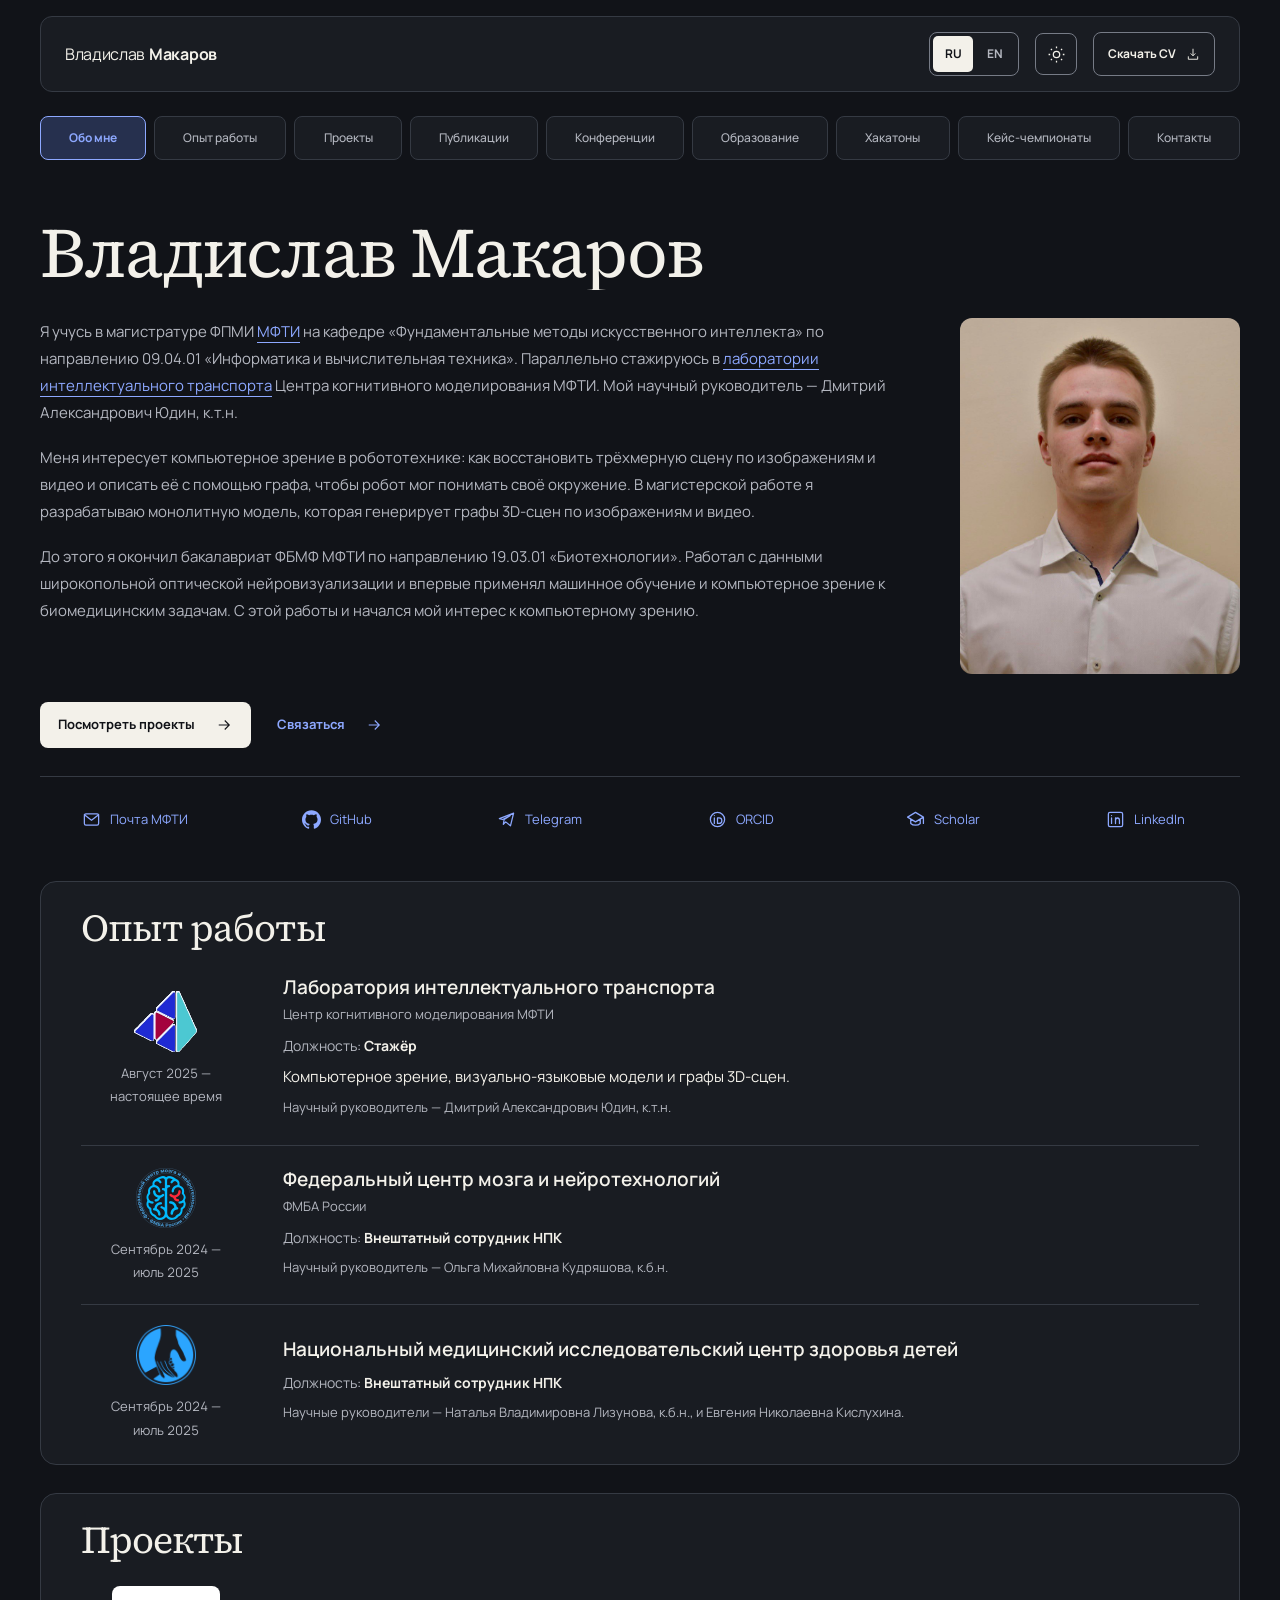
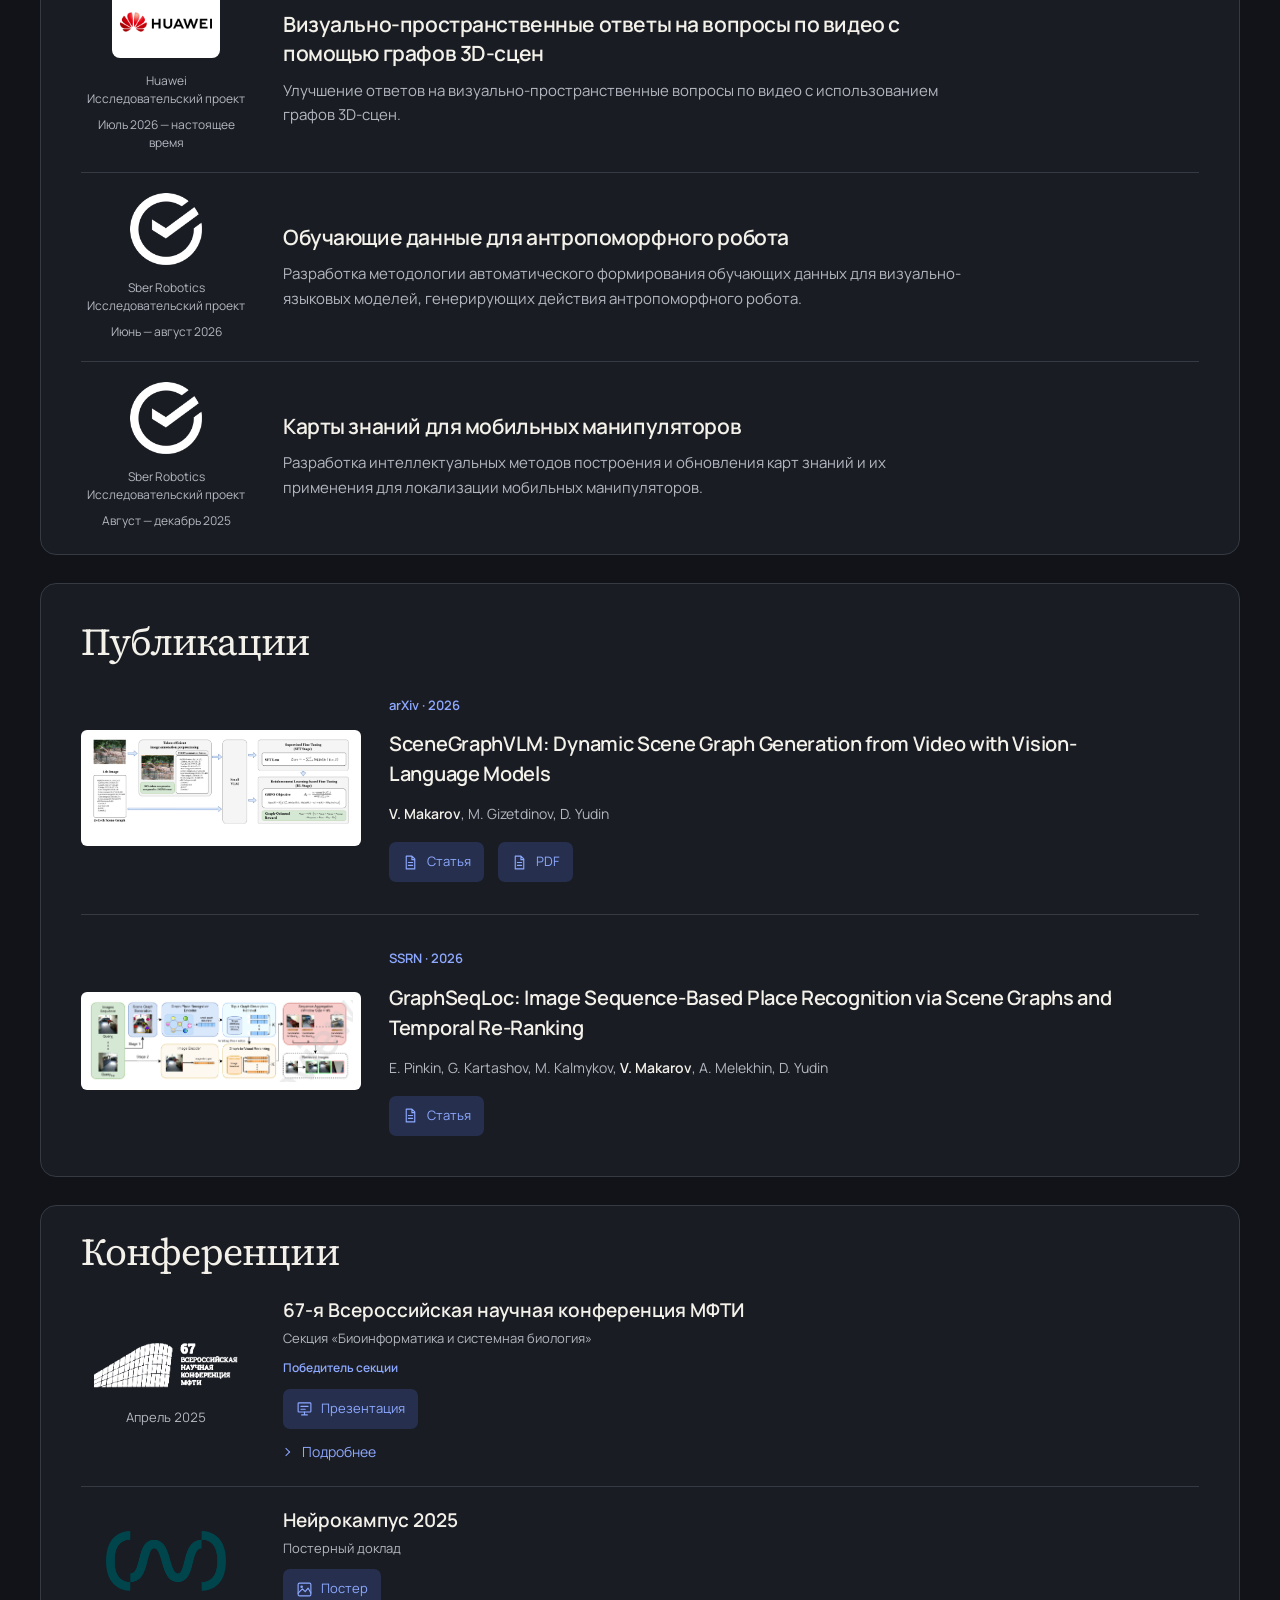
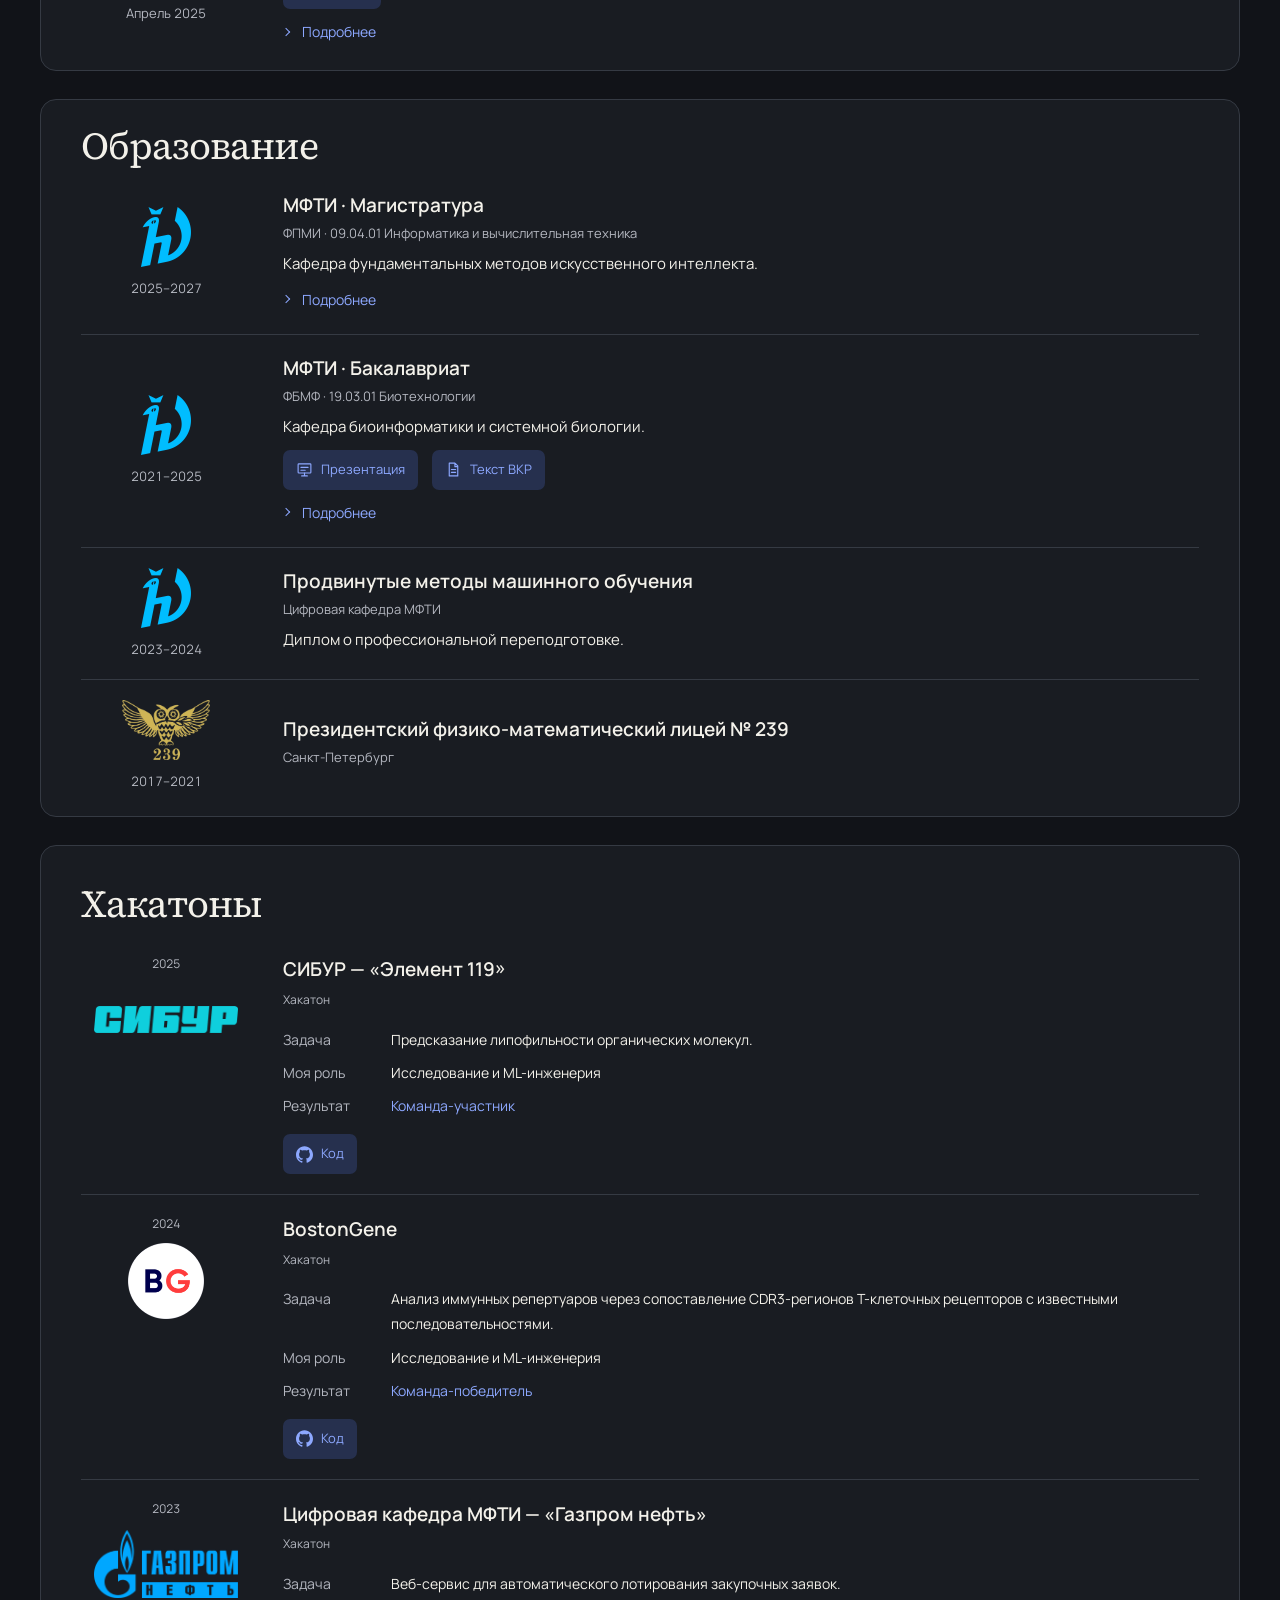
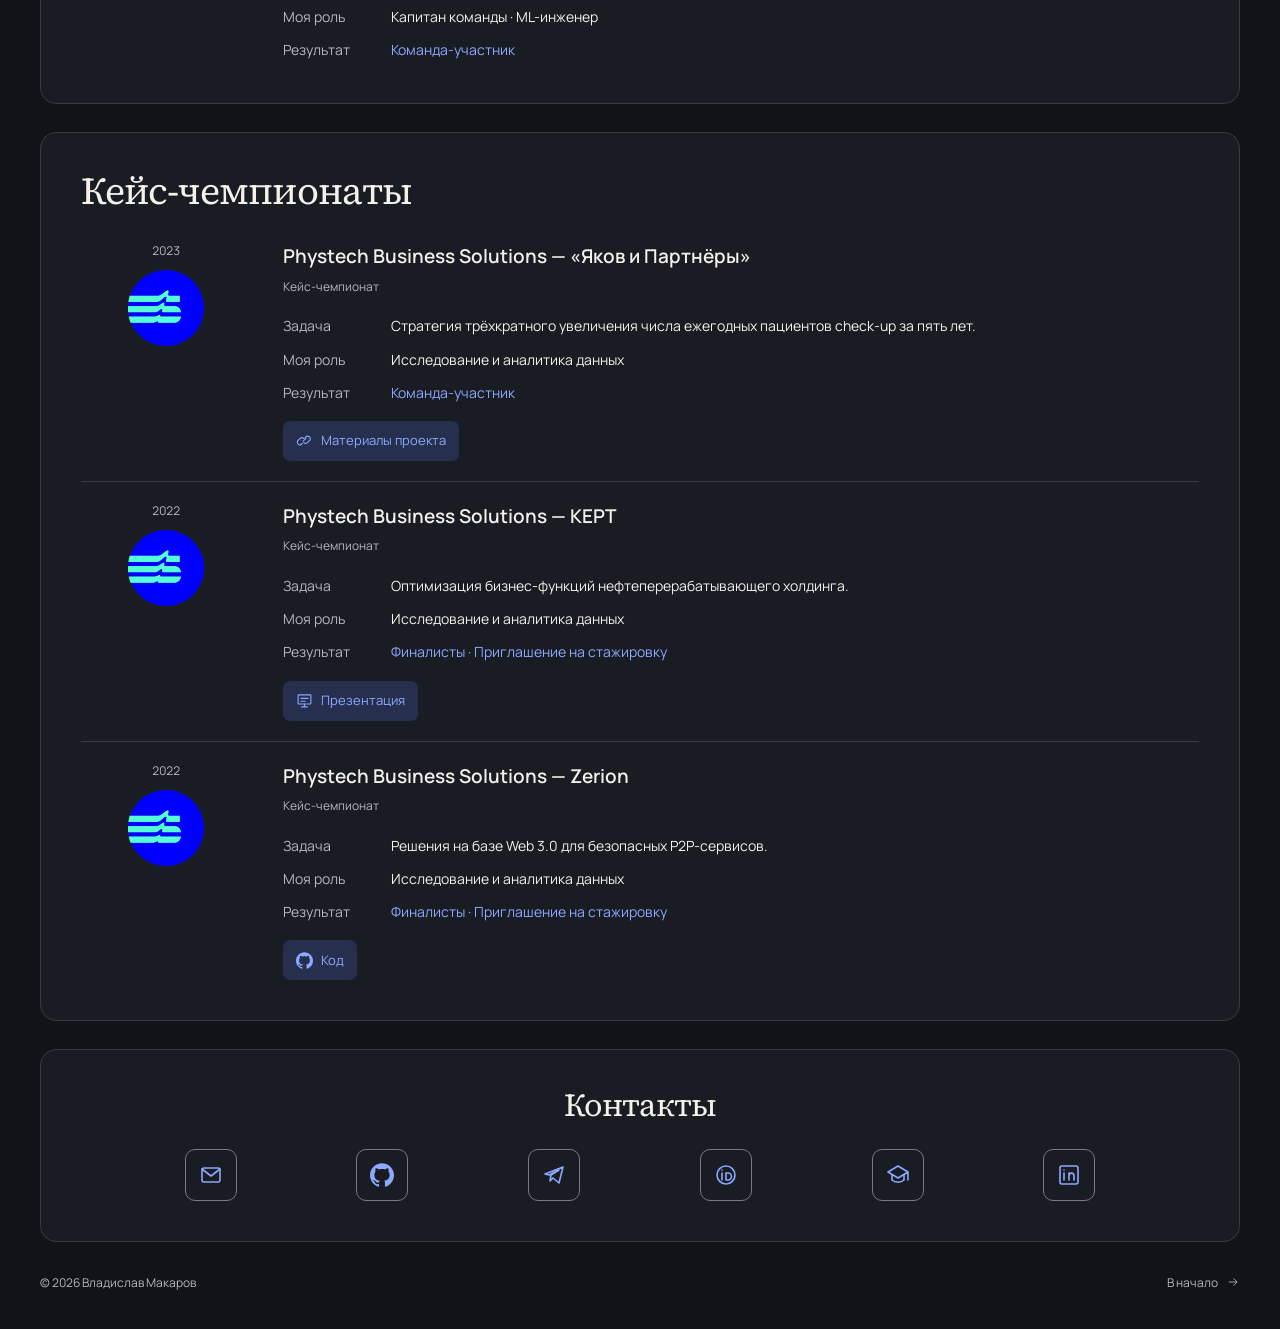
==== commit 34c4e6cf: "Add Huawei research project and remove Olympiads from website and CVs" ====
--- a/index.html
+++ b/index.html
@@ -9,9 +9,9 @@
   <link rel="icon" href="/sun-tab-20261005.ico?v=4" type="image/x-icon">
   <link rel="shortcut icon" href="/sun-tab-20261005.ico?v=4" type="image/x-icon">
   <link rel="stylesheet" href="assets/fonts/fonts.css">
-  <link rel="stylesheet" href="styles.css?v=68651ee74358">
-  <script src="content.js?v=fe92967ee3b8" defer></script>
-  <script src="app.js?v=2f8e11207104" defer></script>
+  <link rel="stylesheet" href="styles.css?v=96239772409c">
+  <script src="content.js?v=c3d21cd031ac" defer></script>
+  <script src="app.js?v=1dbd6062fefb" defer></script>
 </head>
 <body>
   <a class="skip-link" href="#main">К содержанию / Skip to content</a>
@@ -28,7 +28,7 @@
           <svg class="moon" width="19" height="19" viewBox="0 0 24 24" fill="none" stroke="currentColor" stroke-width="1.6" aria-hidden="true"><path d="M20.8 13.1A9 9 0 0 1 10.9 3.2 9 9 0 1 0 20.8 13.1Z"/></svg>
           <svg class="sun" width="19" height="19" viewBox="0 0 24 24" fill="none" stroke="currentColor" stroke-width="1.6" aria-hidden="true"><circle cx="12" cy="12" r="4"/><path d="M12 2v2m0 16v2M2 12h2m16 0h2M4.9 4.9l1.4 1.4m11.4 11.4 1.4 1.4M4.9 19.1l1.4-1.4M17.7 6.3l1.4-1.4"/></svg>
         </button>
-        <a class="header-cv" id="header-cv" href="main_rus.pdf?v=28dd6ec97695" download><span id="header-cv-label">Скачать CV</span> <svg width="14" height="14" viewBox="0 0 24 24" fill="none" stroke="currentColor" stroke-width="1.6" aria-hidden="true"><path d="M12 3v12m-4-4 4 4 4-4M4 16v5h16v-5"/></svg></a>
+        <a class="header-cv" id="header-cv" href="main_rus.pdf?v=7b61bf95e169" download><span id="header-cv-label">Скачать CV</span> <svg width="14" height="14" viewBox="0 0 24 24" fill="none" stroke="currentColor" stroke-width="1.6" aria-hidden="true"><path d="M12 3v12m-4-4 4 4 4-4M4 16v5h16v-5"/></svg></a>
       </div>
     </div>
   </header>
@@ -36,6 +36,6 @@
     <aside class="sidebar"><nav id="navigation" aria-label="Разделы страницы"></nav><div class="sidebar-note" id="sidebar-note"></div></aside>
     <main id="main" tabindex="-1"></main>
   </div>
-  <noscript><p class="no-js">Для интерактивной страницы включите JavaScript. / Enable JavaScript to view the interactive page. <a href="main_rus.pdf?v=28dd6ec97695">CV (RU)</a> · <a href="main_eng.pdf?v=310f836c3753">CV (EN)</a></p></noscript>
+  <noscript><p class="no-js">Для интерактивной страницы включите JavaScript. / Enable JavaScript to view the interactive page. <a href="main_rus.pdf?v=7b61bf95e169">CV (RU)</a> · <a href="main_eng.pdf?v=2b9ba36cbe70">CV (EN)</a></p></noscript>
 </body>
 </html>
--- a/styles.css
+++ b/styles.css
@@ -166,6 +166,7 @@
 .org-heading{display:block;margin-bottom:18px}.org-heading>div{min-width:0}
 .org-logo{background:transparent;border:0;border-radius:0;padding:0;margin:0;display:flex;align-items:center;justify-content:center}
 .org-logo img{max-width:100%;max-height:100%;object-fit:contain;margin:0}
+.project-context .logo-huawei{background:#fff;border-radius:8px;padding:8px}
 .org-logo .logo-dark{display:none}
 [data-theme=dark] .org-logo .logo-light{display:none}
 [data-theme=dark] .org-logo .logo-dark{display:block}
@@ -233,10 +234,6 @@
 }
 @media(max-width:760px){.site-header{width:calc(100% - 48px)}}
 @media(max-width:580px){.site-header{width:calc(100% - 40px)}}
-.olympiad{padding-block:20px;align-items:start}
-.olympiad .competition-kind{margin-bottom:8px}
-.olympiad .olympiad-result{margin:0;color:var(--accent);font-size:14px;font-weight:600}
-.olympiad .resource-links{margin-top:10px}
 /* An opaque backing closes the rounded header corners while scrolling. */
 .site-header{background:var(--paper);border:0;border-radius:0;isolation:isolate}
 .site-header::before{left:0;right:0;top:-20px;bottom:-10px;height:auto;z-index:-1;background:var(--paper);box-shadow:0 0 0 100vmax var(--paper);clip-path:inset(0 -100vmax)}
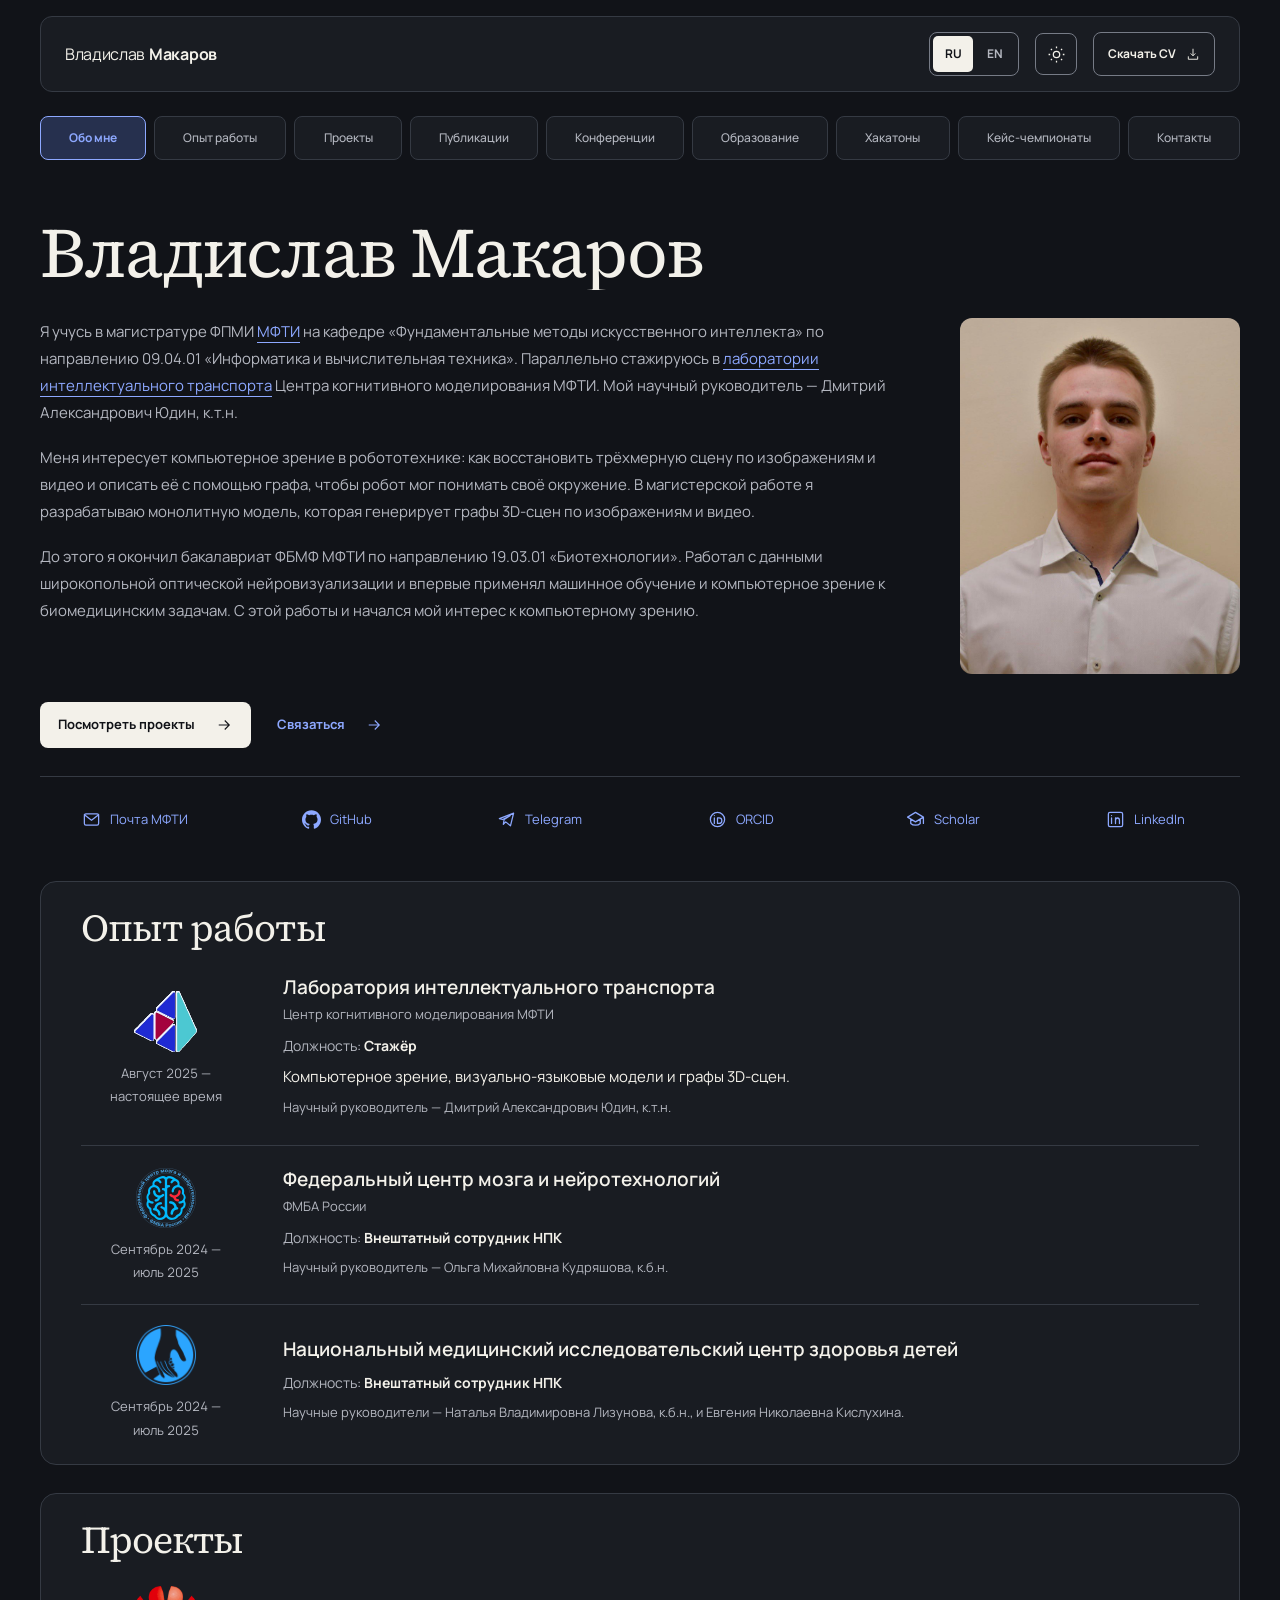
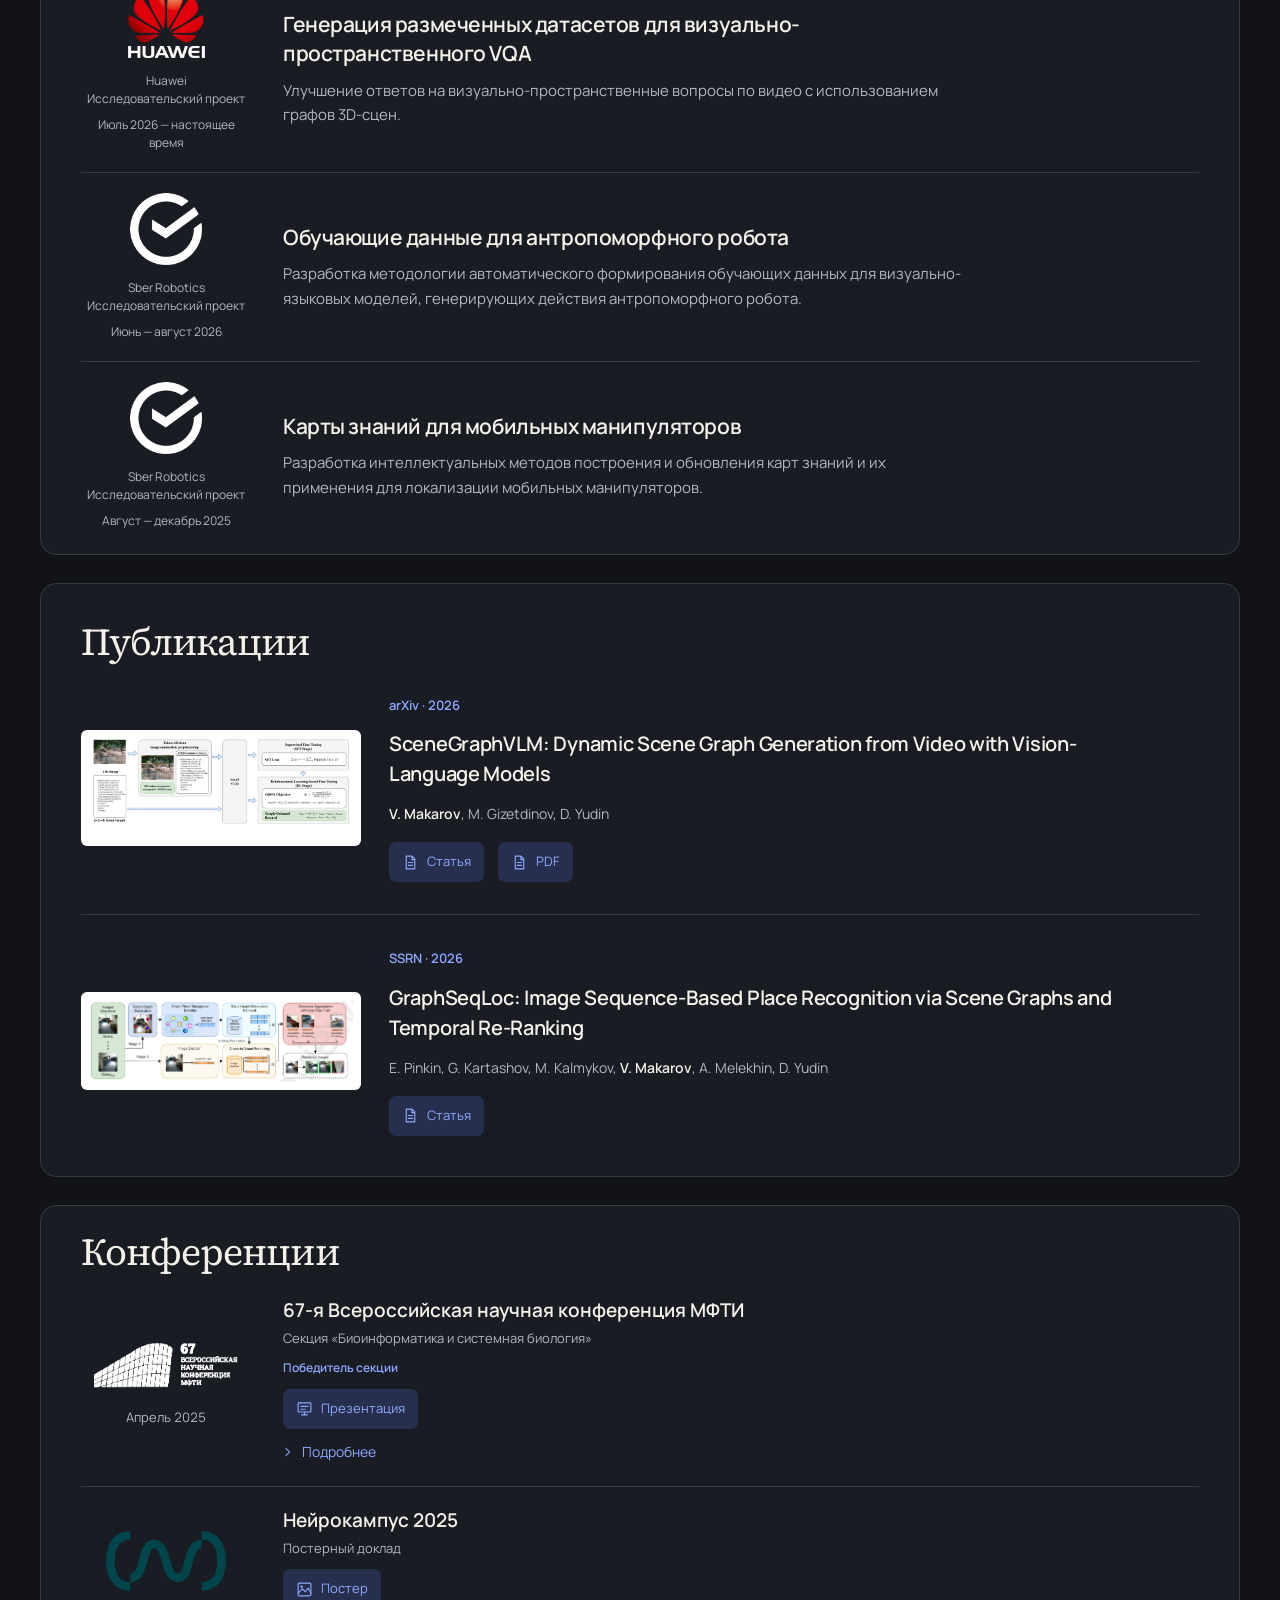
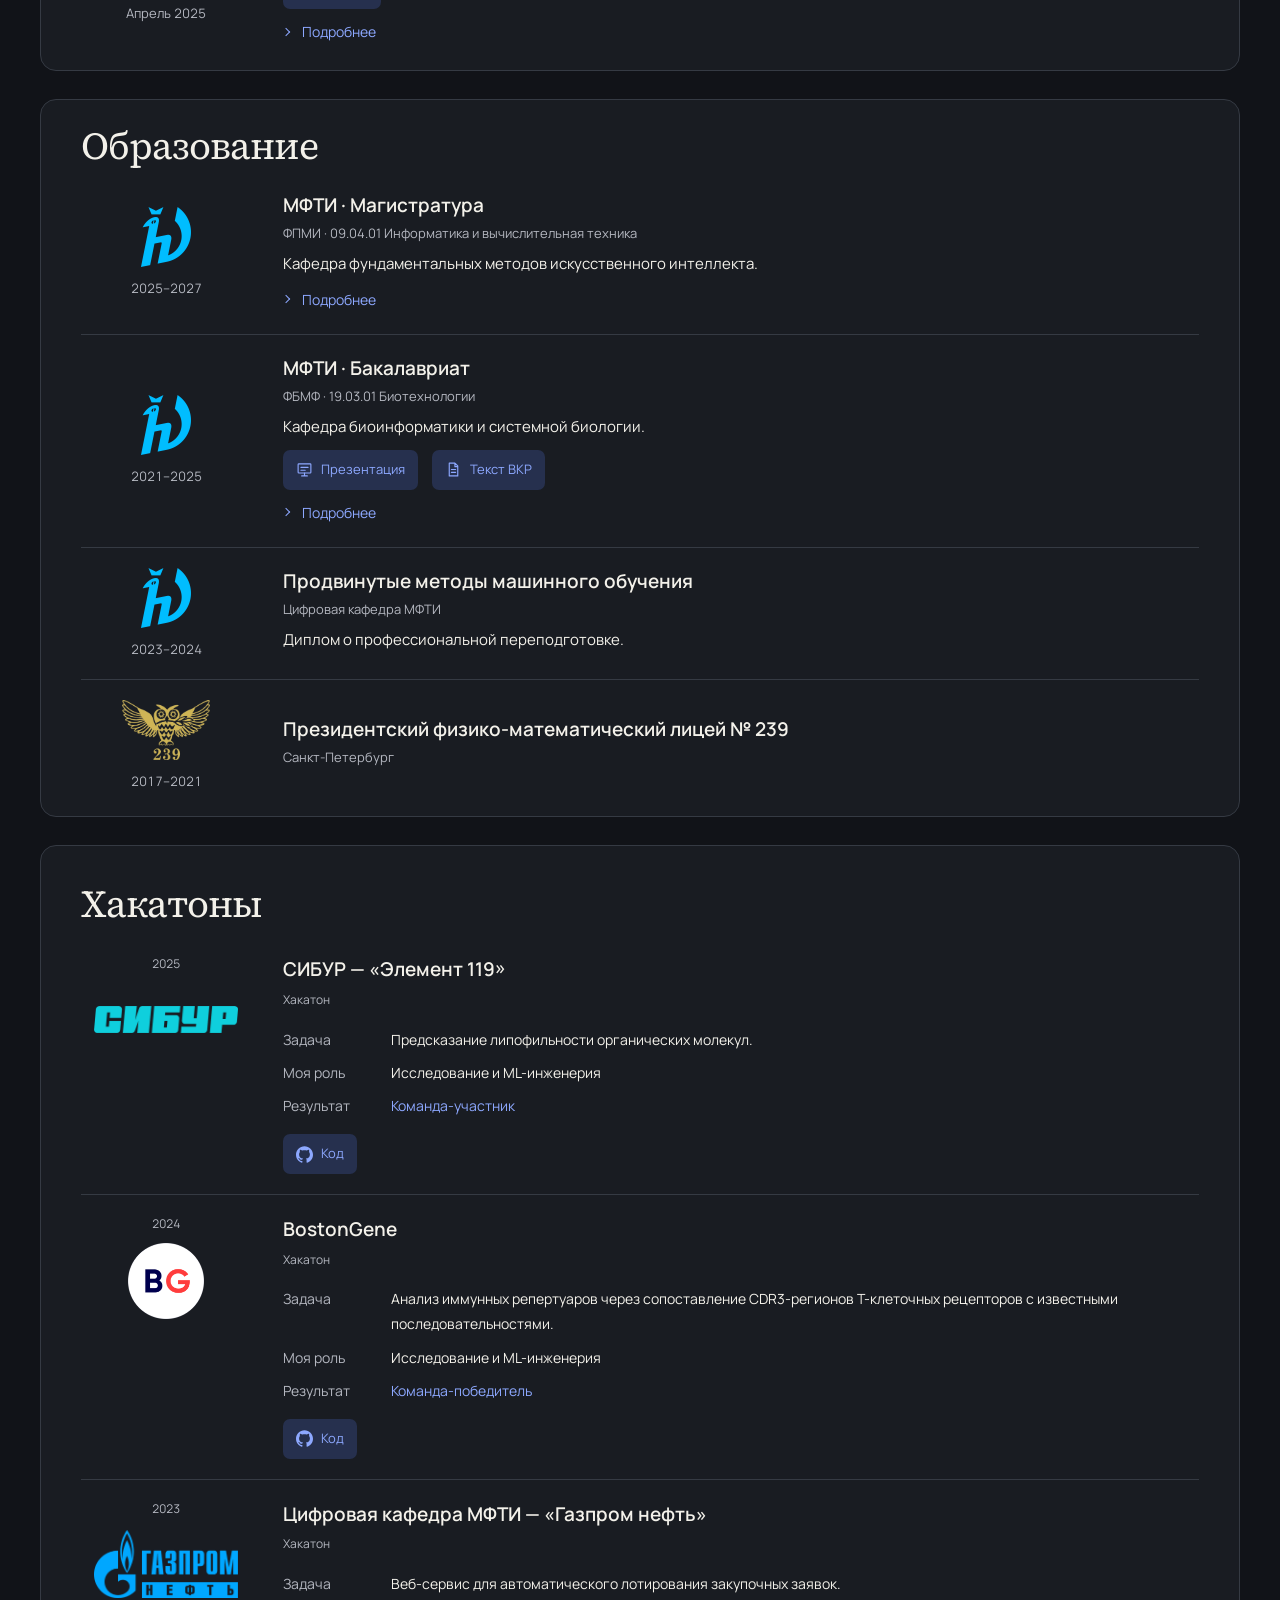
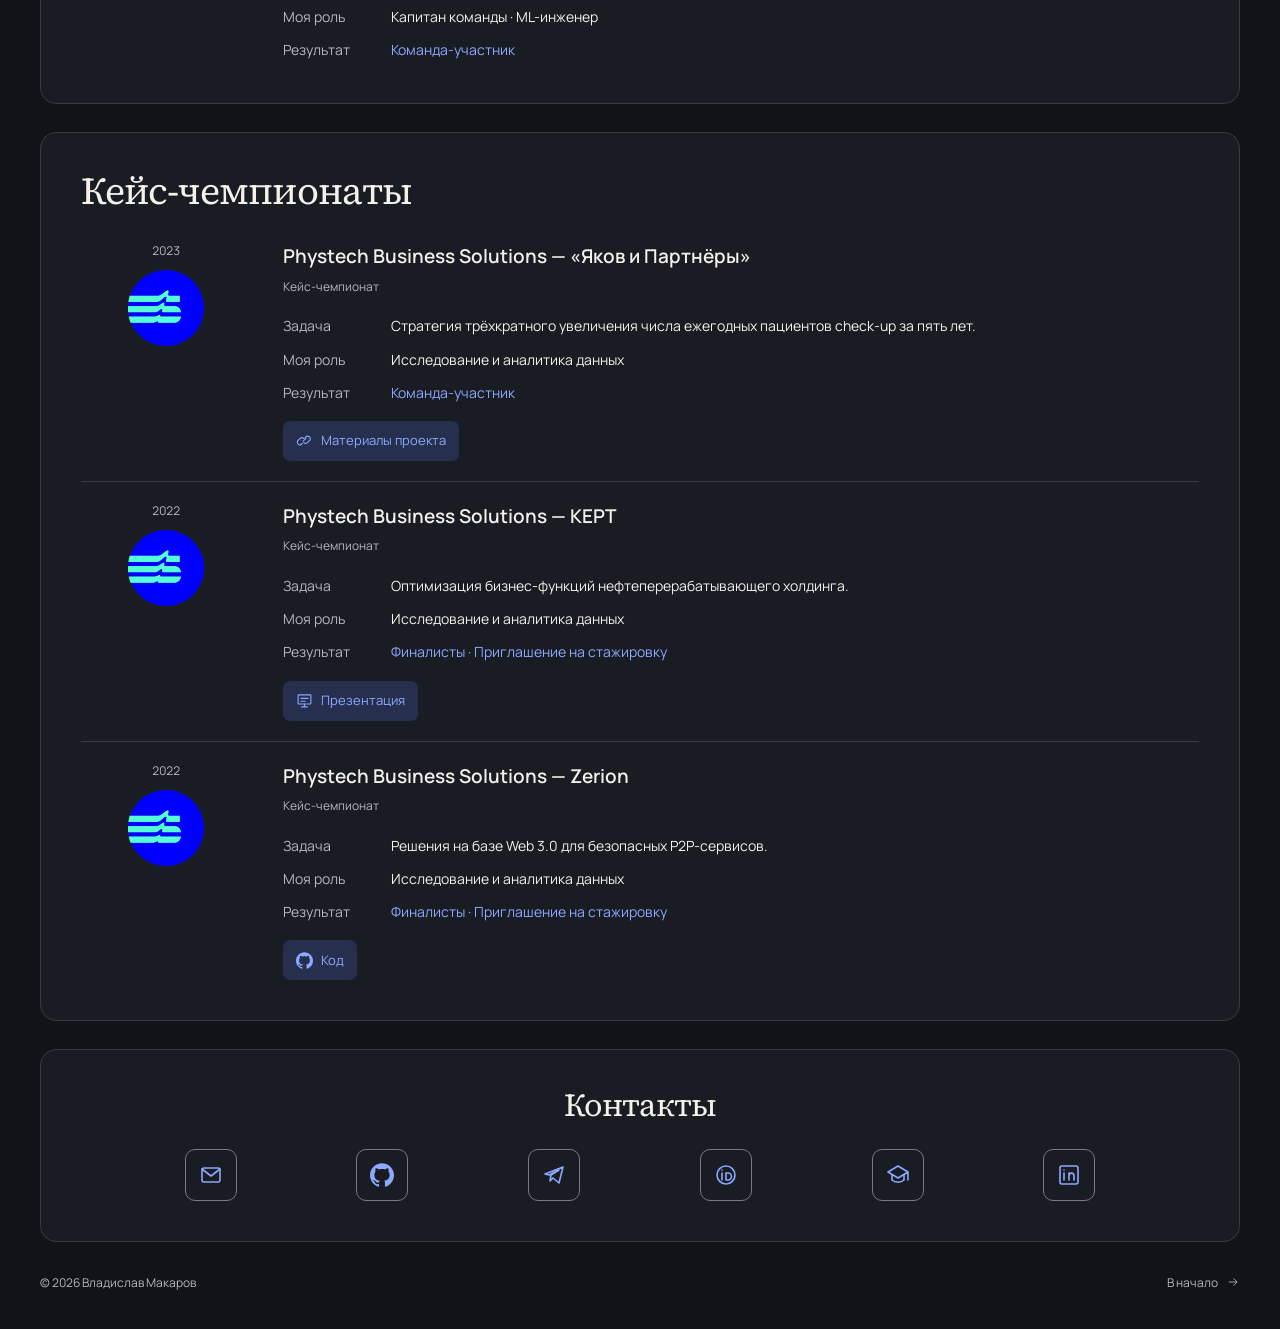
==== commit 3d667e71: "Match CV typography and use supplied transparent Huawei logo" ====
--- a/index.html
+++ b/index.html
@@ -9,8 +9,8 @@
   <link rel="icon" href="/sun-tab-20261005.ico?v=4" type="image/x-icon">
   <link rel="shortcut icon" href="/sun-tab-20261005.ico?v=4" type="image/x-icon">
   <link rel="stylesheet" href="assets/fonts/fonts.css">
-  <link rel="stylesheet" href="styles.css?v=96239772409c">
-  <script src="content.js?v=c3d21cd031ac" defer></script>
+  <link rel="stylesheet" href="styles.css?v=5fb22a01d677">
+  <script src="content.js?v=9225aad0337f" defer></script>
   <script src="app.js?v=1dbd6062fefb" defer></script>
 </head>
 <body>
@@ -28,7 +28,7 @@
           <svg class="moon" width="19" height="19" viewBox="0 0 24 24" fill="none" stroke="currentColor" stroke-width="1.6" aria-hidden="true"><path d="M20.8 13.1A9 9 0 0 1 10.9 3.2 9 9 0 1 0 20.8 13.1Z"/></svg>
           <svg class="sun" width="19" height="19" viewBox="0 0 24 24" fill="none" stroke="currentColor" stroke-width="1.6" aria-hidden="true"><circle cx="12" cy="12" r="4"/><path d="M12 2v2m0 16v2M2 12h2m16 0h2M4.9 4.9l1.4 1.4m11.4 11.4 1.4 1.4M4.9 19.1l1.4-1.4M17.7 6.3l1.4-1.4"/></svg>
         </button>
-        <a class="header-cv" id="header-cv" href="main_rus.pdf?v=7b61bf95e169" download><span id="header-cv-label">Скачать CV</span> <svg width="14" height="14" viewBox="0 0 24 24" fill="none" stroke="currentColor" stroke-width="1.6" aria-hidden="true"><path d="M12 3v12m-4-4 4 4 4-4M4 16v5h16v-5"/></svg></a>
+        <a class="header-cv" id="header-cv" href="main_rus.pdf?v=d70cef15191e" download><span id="header-cv-label">Скачать CV</span> <svg width="14" height="14" viewBox="0 0 24 24" fill="none" stroke="currentColor" stroke-width="1.6" aria-hidden="true"><path d="M12 3v12m-4-4 4 4 4-4M4 16v5h16v-5"/></svg></a>
       </div>
     </div>
   </header>
@@ -36,6 +36,6 @@
     <aside class="sidebar"><nav id="navigation" aria-label="Разделы страницы"></nav><div class="sidebar-note" id="sidebar-note"></div></aside>
     <main id="main" tabindex="-1"></main>
   </div>
-  <noscript><p class="no-js">Для интерактивной страницы включите JavaScript. / Enable JavaScript to view the interactive page. <a href="main_rus.pdf?v=7b61bf95e169">CV (RU)</a> · <a href="main_eng.pdf?v=2b9ba36cbe70">CV (EN)</a></p></noscript>
+  <noscript><p class="no-js">Для интерактивной страницы включите JavaScript. / Enable JavaScript to view the interactive page. <a href="main_rus.pdf?v=d70cef15191e">CV (RU)</a> · <a href="main_eng.pdf?v=ce49045b28ad">CV (EN)</a></p></noscript>
 </body>
 </html>
--- a/styles.css
+++ b/styles.css
@@ -166,7 +166,9 @@
 .org-heading{display:block;margin-bottom:18px}.org-heading>div{min-width:0}
 .org-logo{background:transparent;border:0;border-radius:0;padding:0;margin:0;display:flex;align-items:center;justify-content:center}
 .org-logo img{max-width:100%;max-height:100%;object-fit:contain;margin:0}
-.project-context .logo-huawei{background:#fff;border-radius:8px;padding:8px}
+.logo-huawei-supplied{position:relative}
+/* Keep the supplied red flower; use a white wordmark on dark backgrounds. */
+[data-theme=dark] .logo-huawei-supplied::after{content:'';position:absolute;inset:0;background:#fff;mask:url('assets/logos/huawei-supplied.png') center/contain no-repeat;clip-path:inset(82% 0 0 0);pointer-events:none}
 .org-logo .logo-dark{display:none}
 [data-theme=dark] .org-logo .logo-light{display:none}
 [data-theme=dark] .org-logo .logo-dark{display:block}
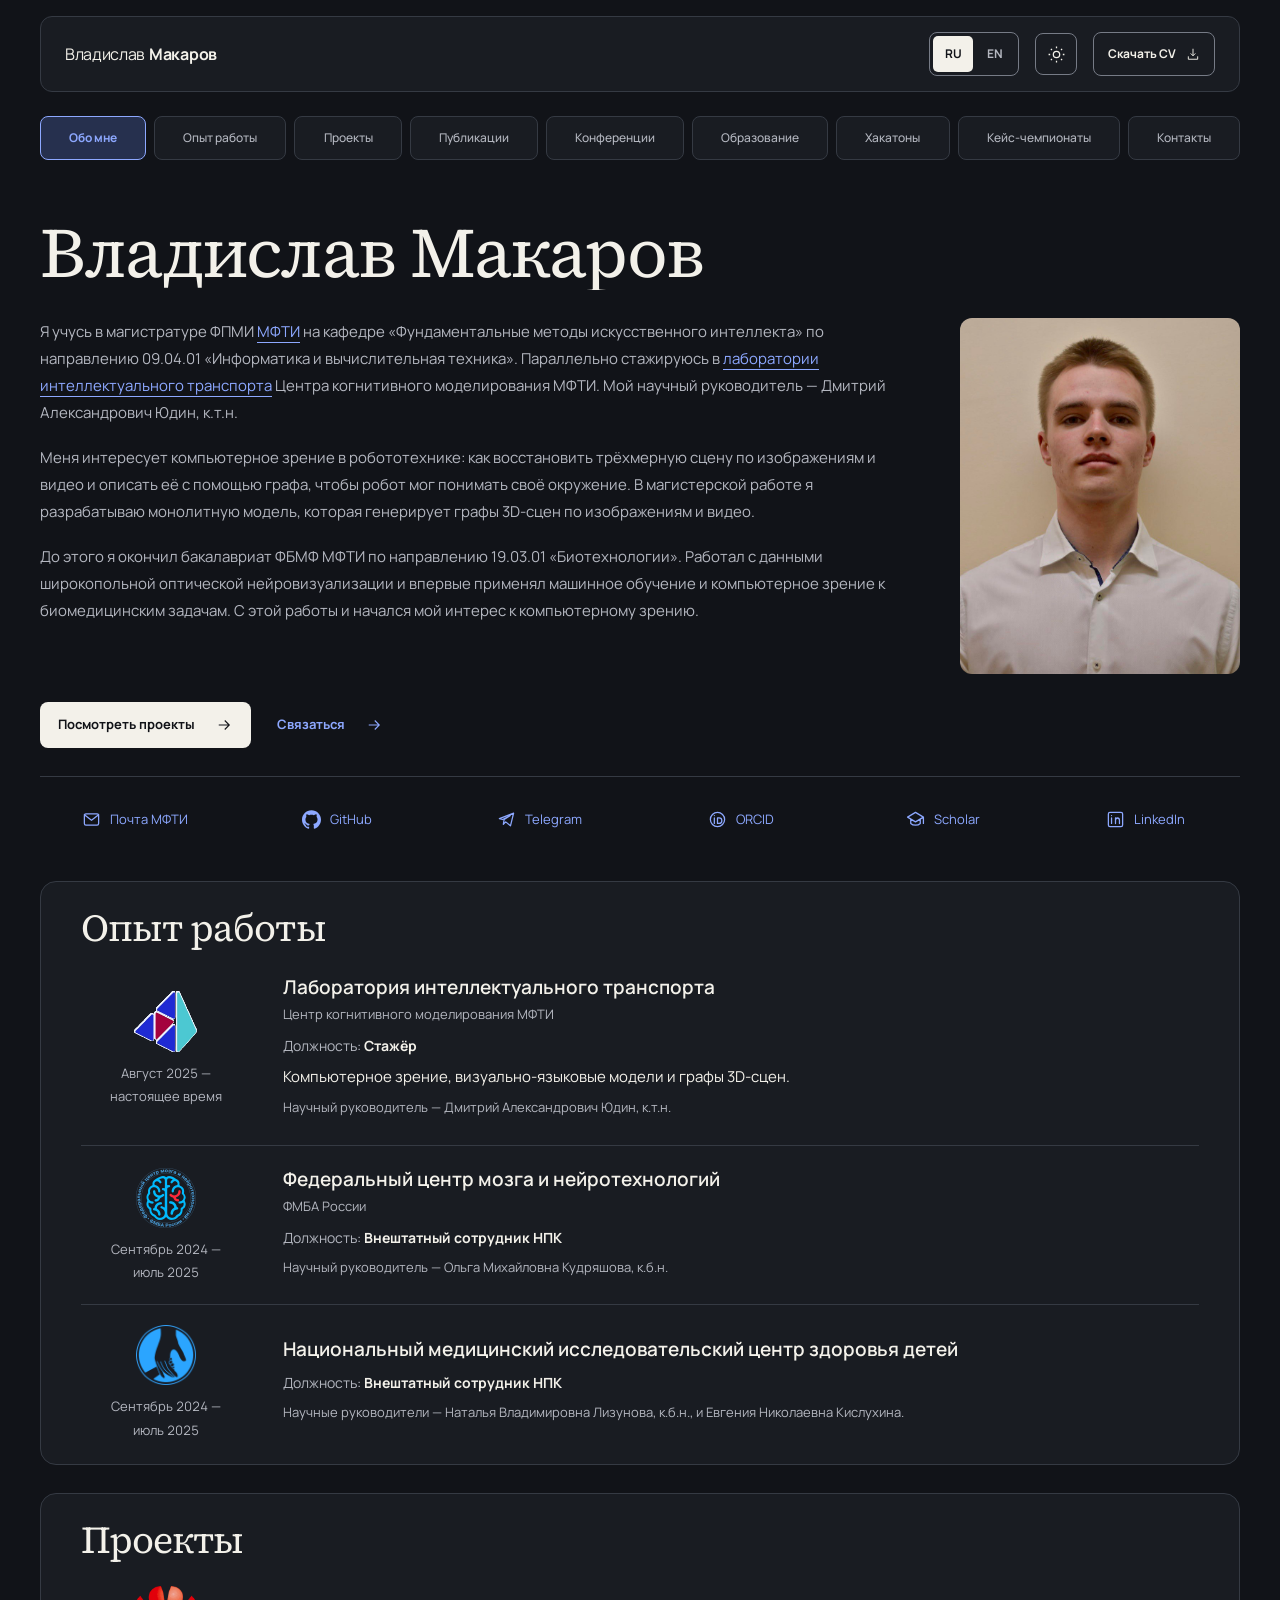
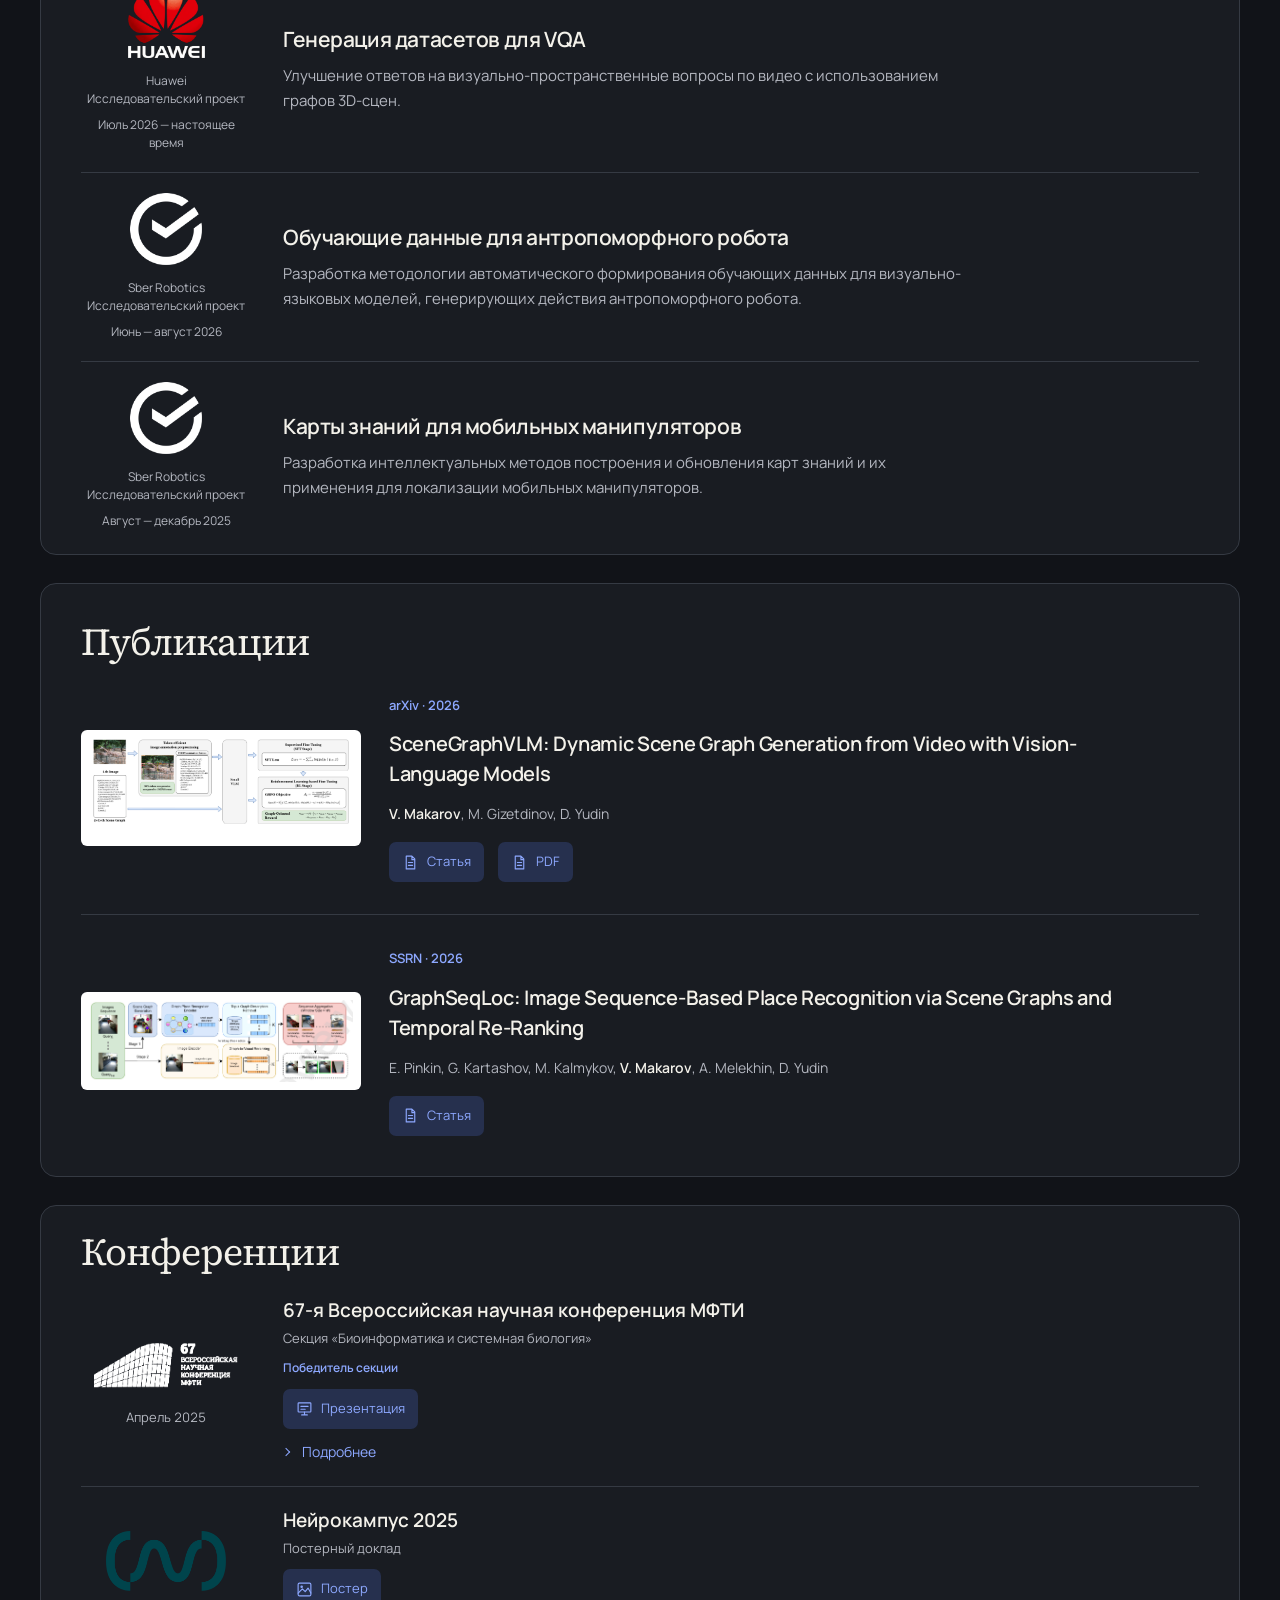
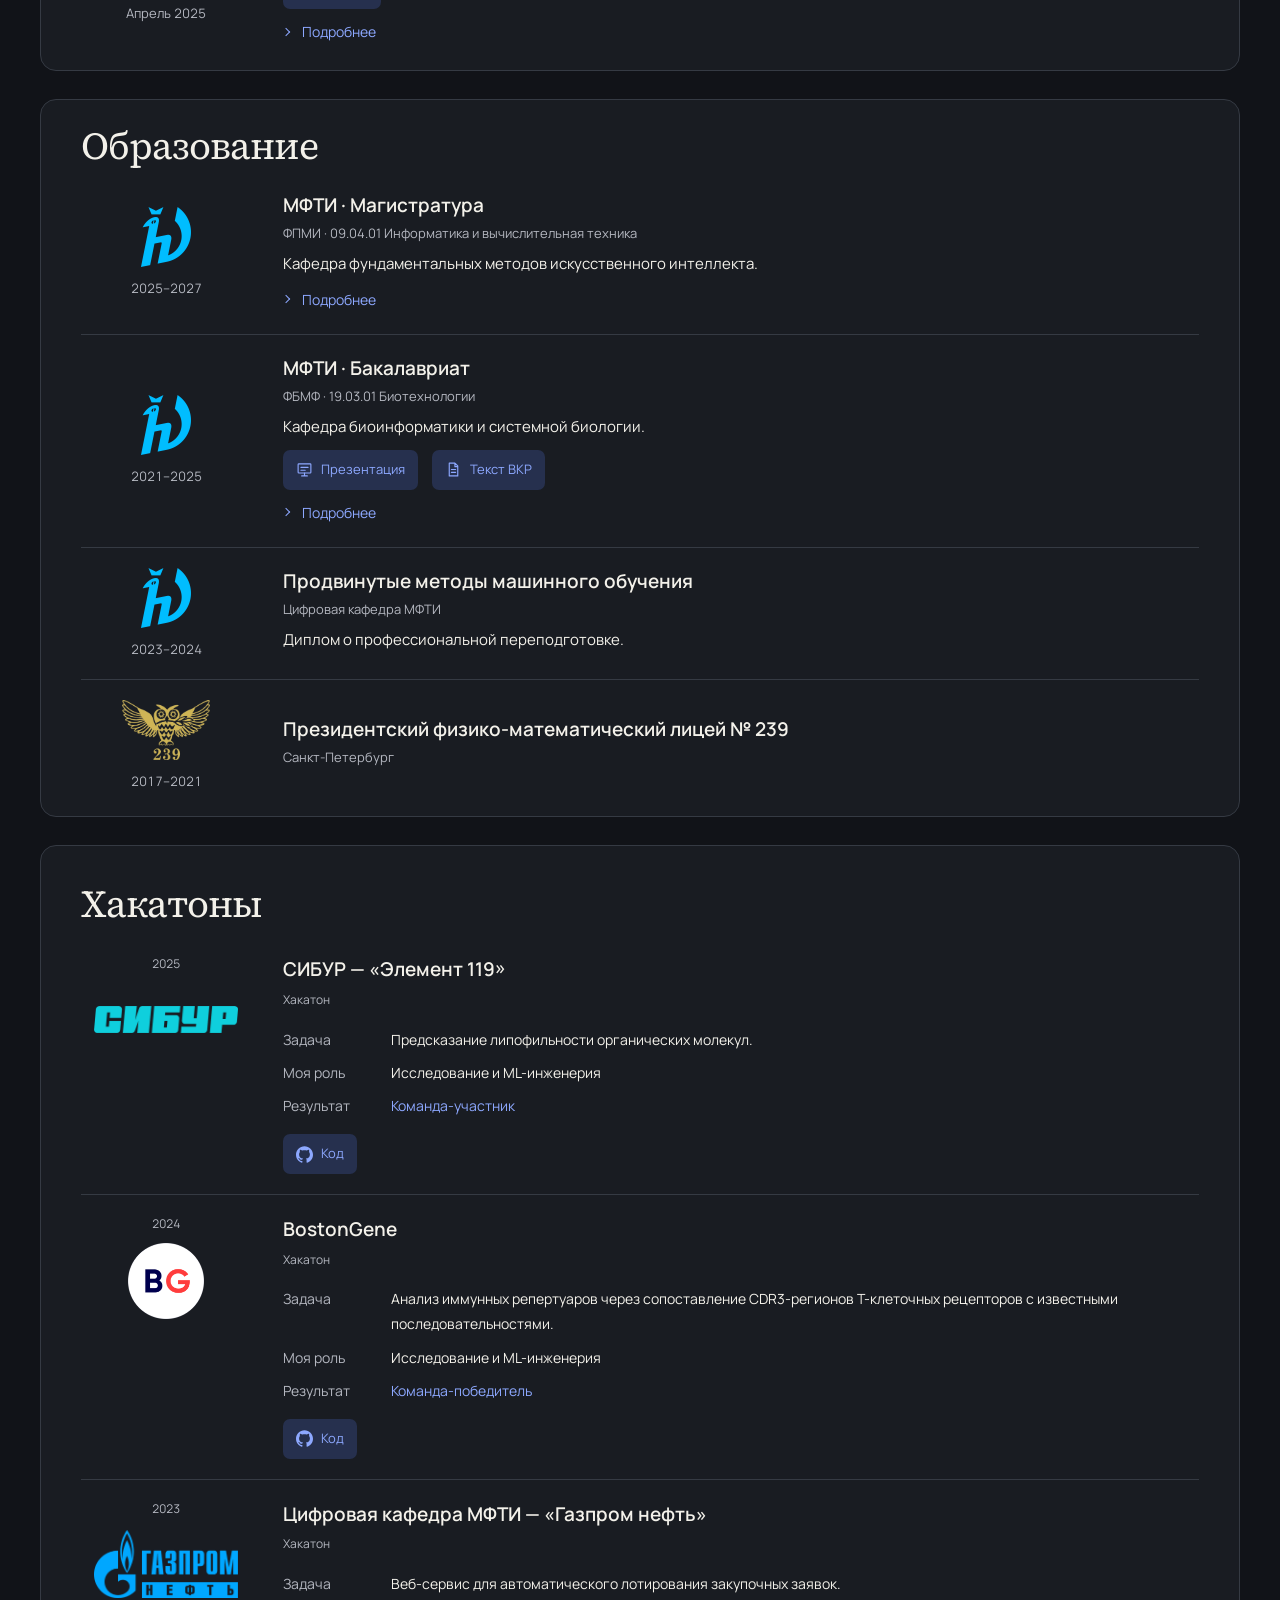
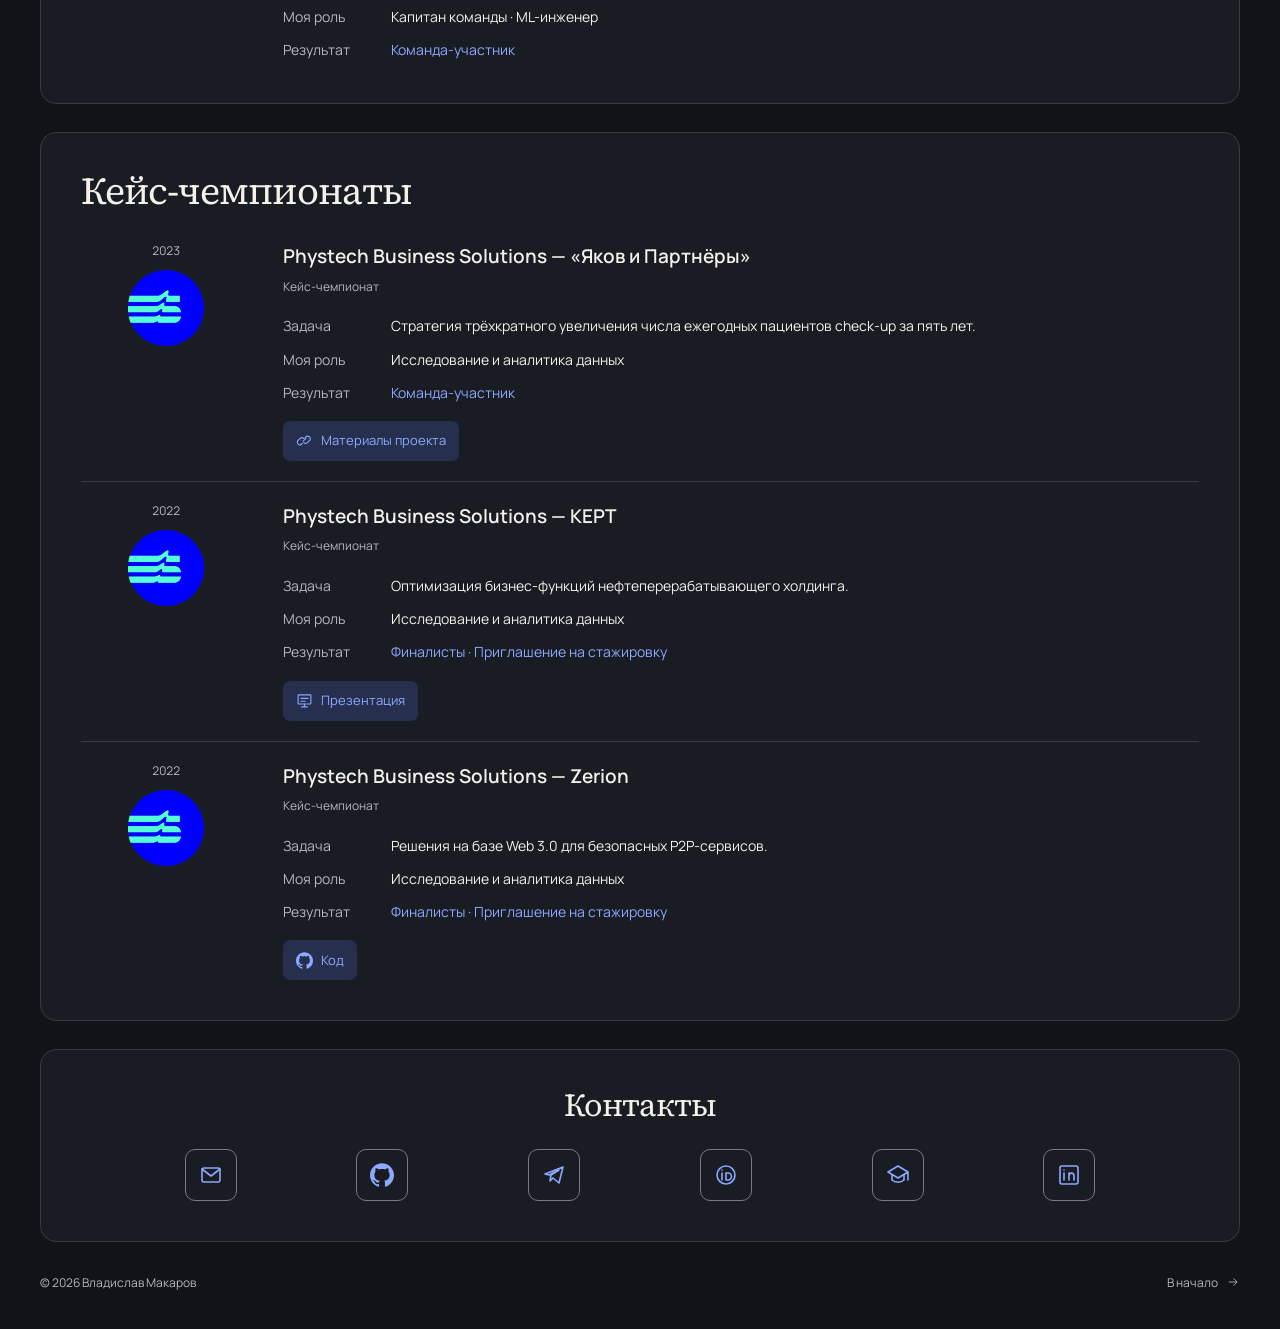
==== commit e6ec2239: "Shorten Huawei project title in both languages" ====
--- a/index.html
+++ b/index.html
@@ -10,7 +10,7 @@
   <link rel="shortcut icon" href="/sun-tab-20261005.ico?v=4" type="image/x-icon">
   <link rel="stylesheet" href="assets/fonts/fonts.css">
   <link rel="stylesheet" href="styles.css?v=5fb22a01d677">
-  <script src="content.js?v=9225aad0337f" defer></script>
+  <script src="content.js?v=ada183f0f62e" defer></script>
   <script src="app.js?v=1dbd6062fefb" defer></script>
 </head>
 <body>
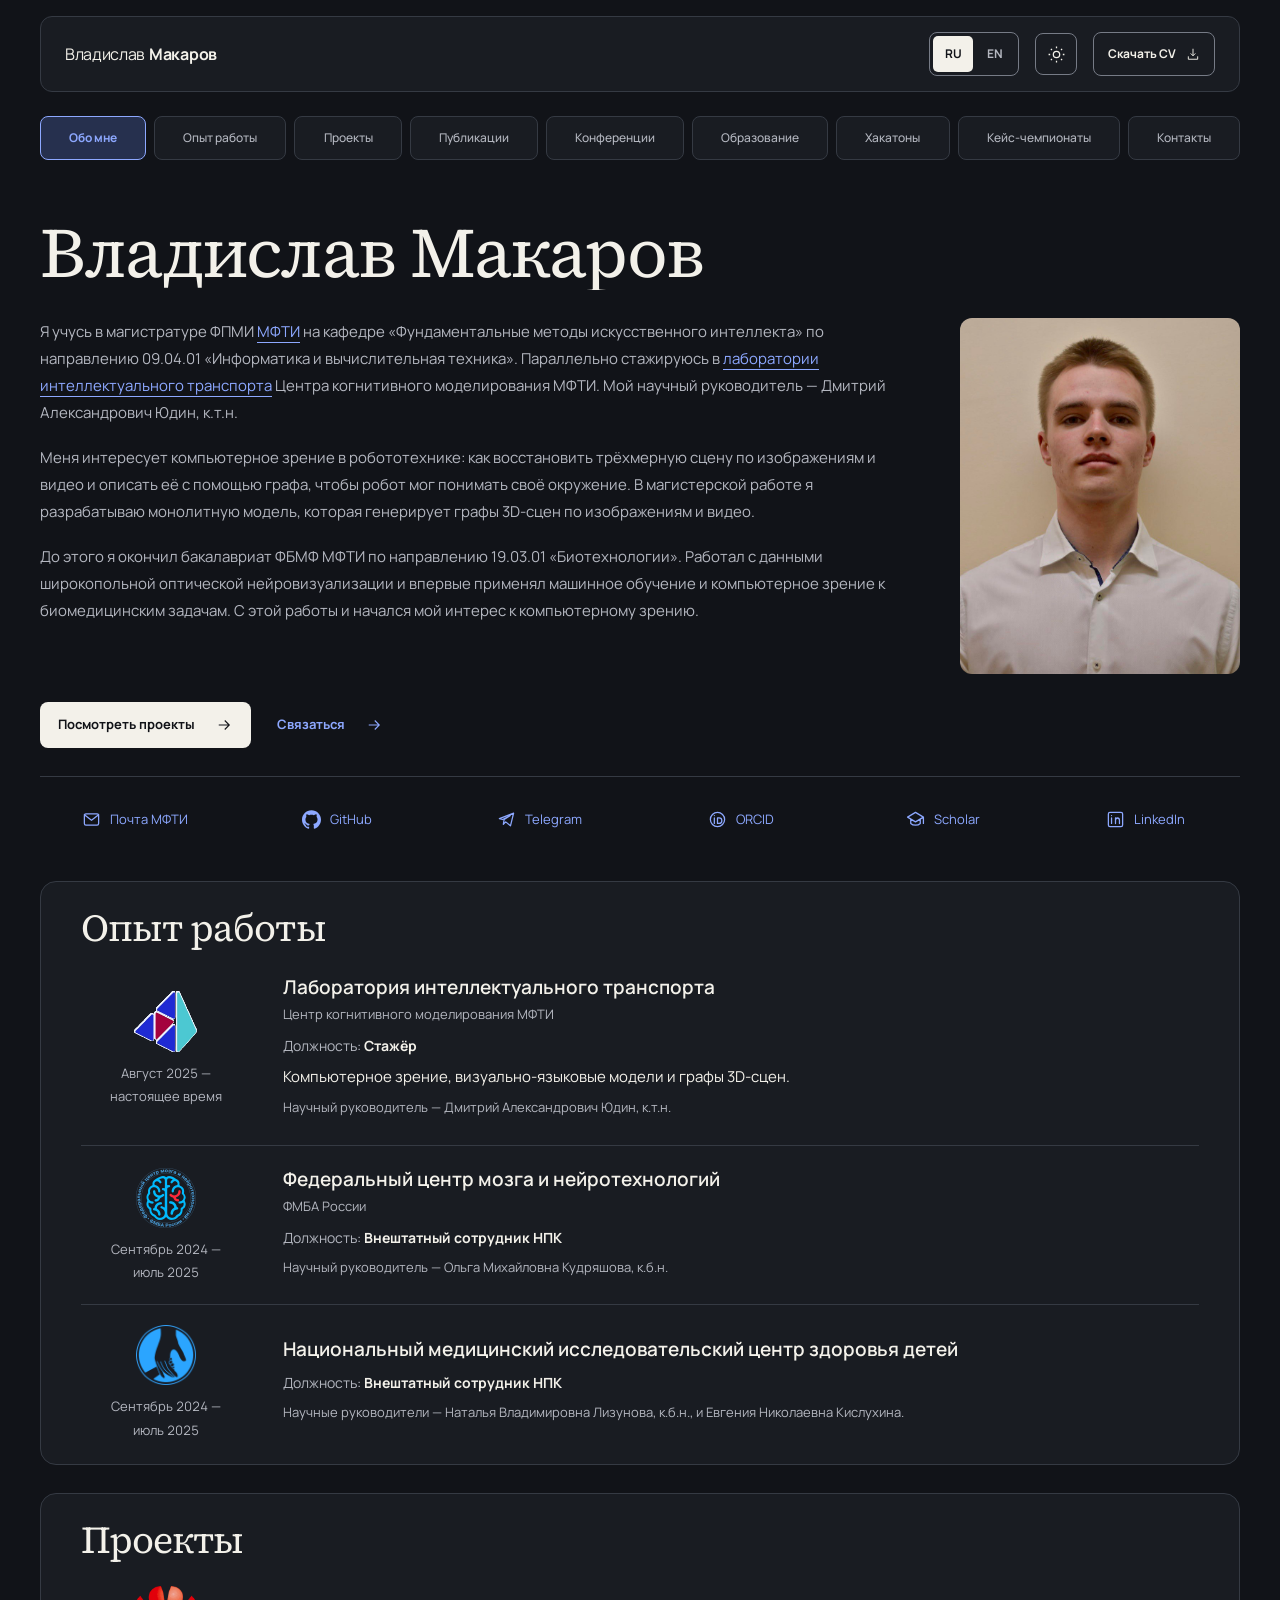
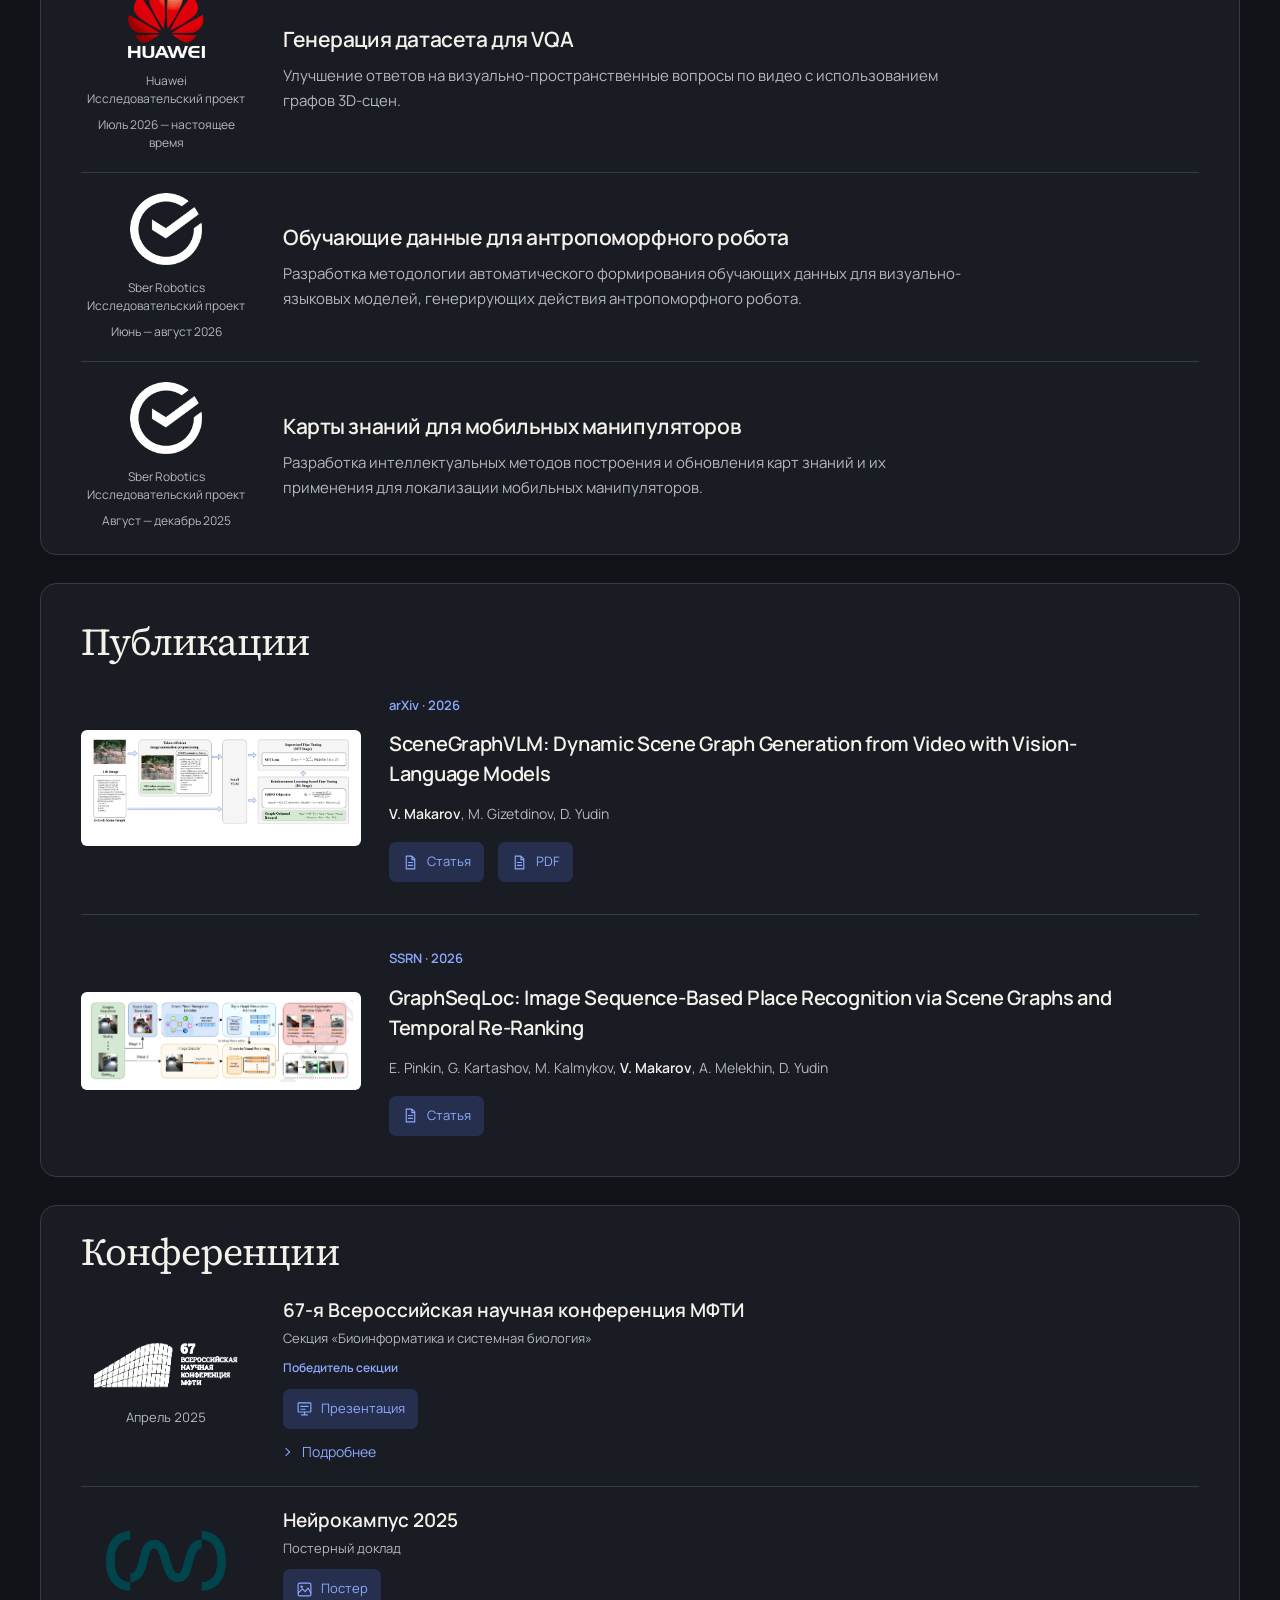
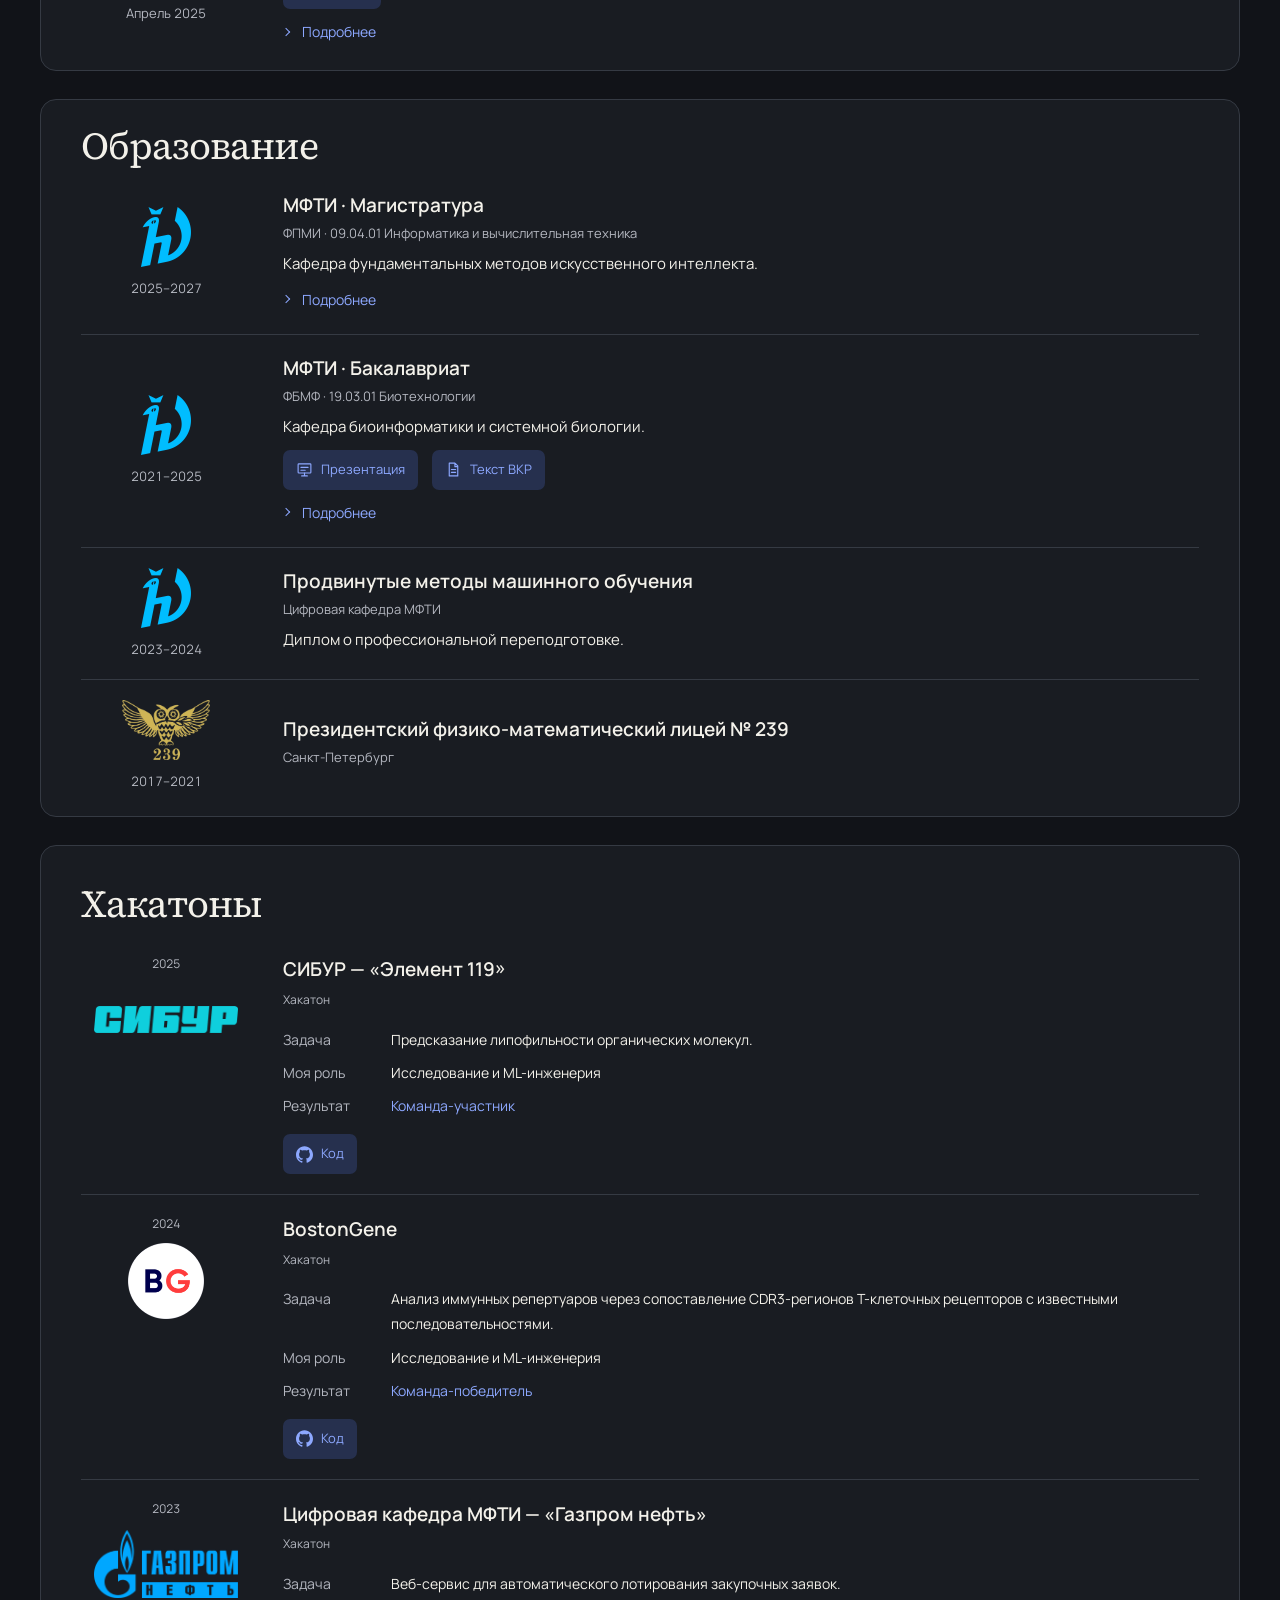
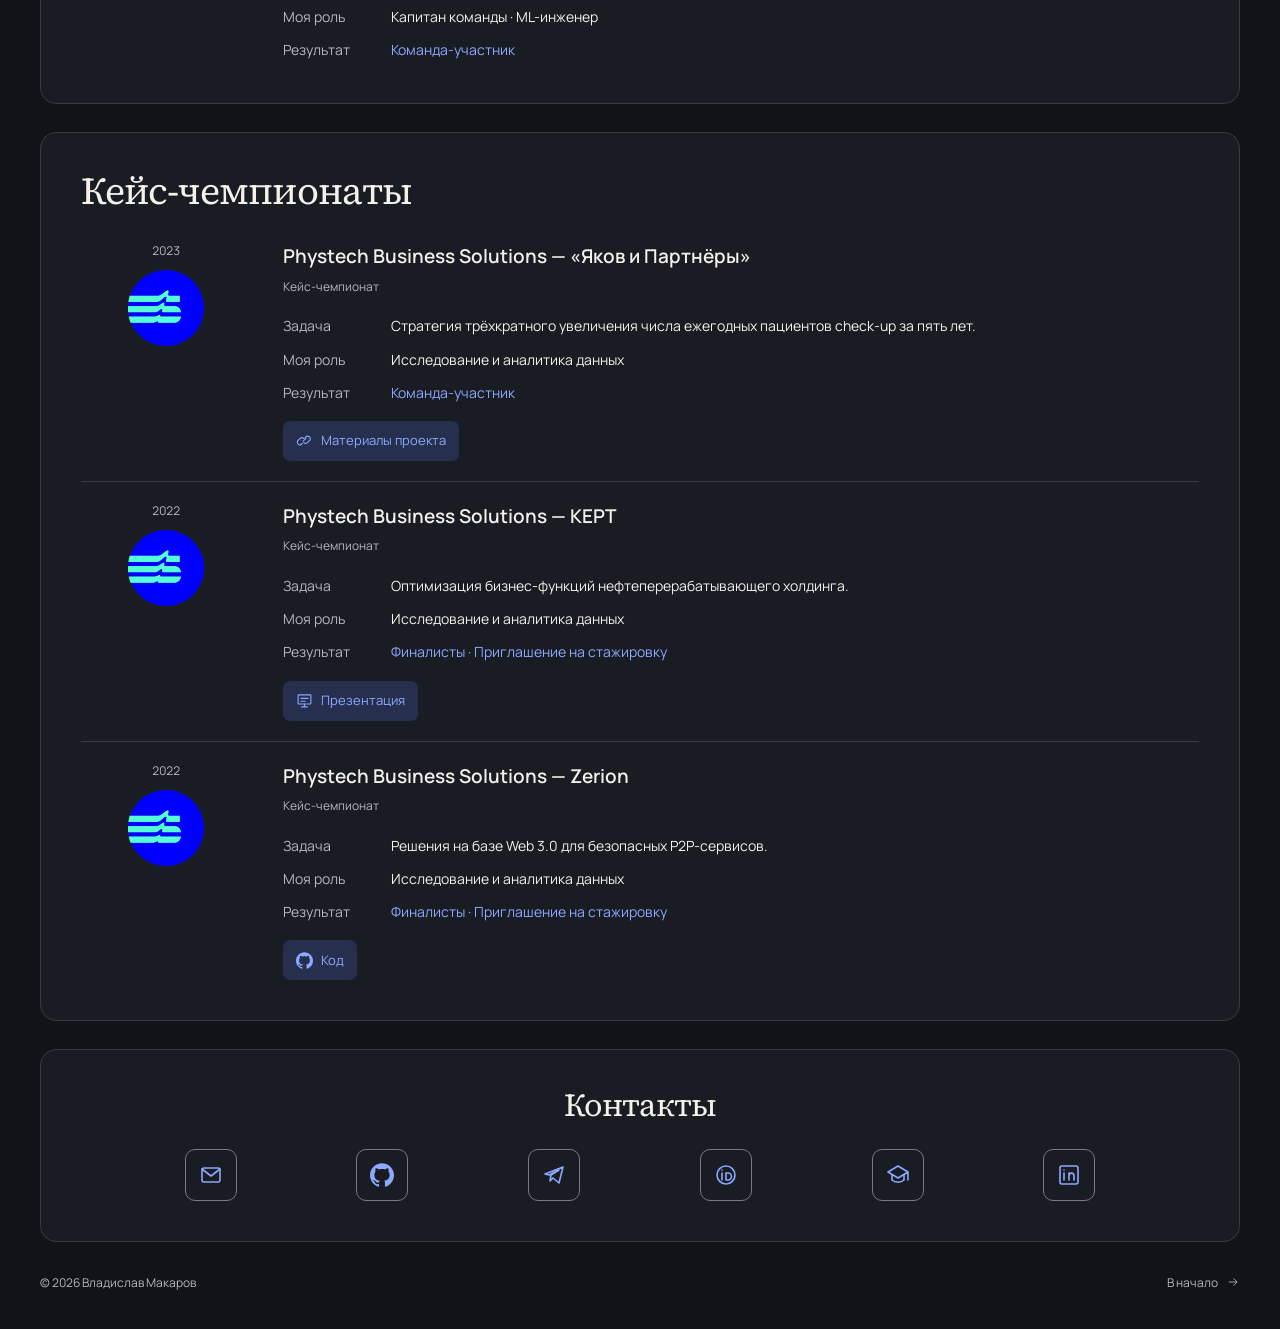
==== commit 3a133222: "Use singular dataset in Huawei project title" ====
--- a/index.html
+++ b/index.html
@@ -10,7 +10,7 @@
   <link rel="shortcut icon" href="/sun-tab-20261005.ico?v=4" type="image/x-icon">
   <link rel="stylesheet" href="assets/fonts/fonts.css">
   <link rel="stylesheet" href="styles.css?v=5fb22a01d677">
-  <script src="content.js?v=ada183f0f62e" defer></script>
+  <script src="content.js?v=dc41b4948696" defer></script>
   <script src="app.js?v=1dbd6062fefb" defer></script>
 </head>
 <body>
